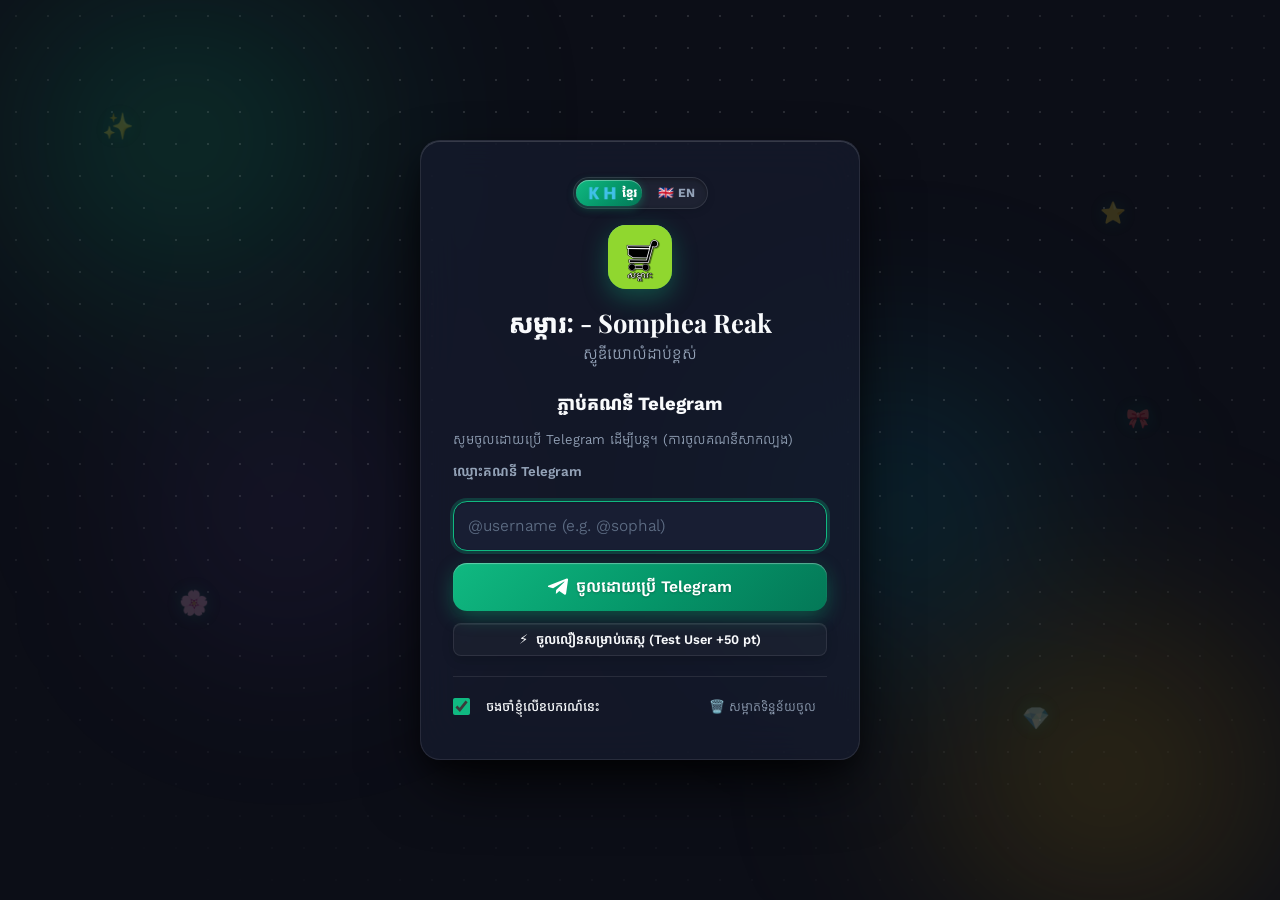
==== costumer/index.html @ faae7db1 "Add modern topbar design, light/dark adaptive logos, and floating dock with center circular logo" ====
<!DOCTYPE html>
<html lang="km" data-theme="dark">
<head>
  <meta charset="UTF-8" />
  <meta name="viewport" content="width=device-width, initial-scale=1.0" />
  <title>Somphea Reak | Premium Studio</title>
  <link rel="preconnect" href="https://fonts.googleapis.com" />
  <link rel="preconnect" href="https://fonts.gstatic.com" crossorigin />
  <link href="https://fonts.googleapis.com/css2?family=Kantumruy+Pro:wght@300;400;600;700&family=Playfair+Display:wght@600;700&display=swap" rel="stylesheet" />
  <link rel="stylesheet" href="styles.css" />
  <link rel="icon" type="image/jpeg" href="logo.jpg" id="faviconEl" />
</head>
<body>
  <!-- Clean, playful & professional animated background -->
  <div class="bg" aria-hidden="true">
    <div class="bg-mesh">
      <div class="blob b1"></div>
      <div class="blob b2"></div>
      <div class="blob b3"></div>
      <div class="blob b4"></div>
    </div>
    <div class="grid-overlay"></div>
    <div class="charm-sparkles">
      <span class="spark sp1">✨</span>
      <span class="spark sp2">⭐</span>
      <span class="spark sp3">🌸</span>
      <span class="spark sp4">💎</span>
      <span class="spark sp5">🎀</span>
    </div>
  </div>

  <!-- ===== LOGIN GATE ===== -->
  <section id="loginGate" class="gate">
    <div class="glass gate-card">
      <!-- Language Switch on Login Card -->
      <div style="display:flex;justify-content:center;margin-bottom:16px">
        <div class="lang-switch" id="gateLangSwitch" data-lang="km">
          <button class="lang-btn active" type="button" onclick="setLang('km')">🇰🇭 ខ្មែរ</button>
          <button class="lang-btn" type="button" onclick="setLang('en')">🇬🇧 EN</button>
          <span class="lang-slider"></span>
        </div>
      </div>

      <div class="logo-mark"><img src="logo.jpg" alt="Somphea Reak Logo" class="site-logo-img" /></div>
      <h1 class="kh" id="gateTitle">សម្ភារៈ - Somphea Reak</h1>
      <p class="muted" id="gateSubtitle">Premium Studio</p>

      <div id="stepTelegram" class="step">
        <h3 class="kh" id="gateStep1Title">ភ្ជាប់គណនី Telegram</h3>
        <p class="muted small" id="gateStep1Desc">Please sign in with Telegram to continue. (Simulated test login)</p>
        <label for="tgUser" id="gateUserLabel">Telegram username</label>
        <input id="tgUser" placeholder="@username (e.g. @sophal)" autofocus />
        <button id="tgLoginBtn" class="btn tg">
          <svg viewBox="0 0 24 24" width="20" height="20" fill="currentColor"><path d="M9.8 15.6 9.4 20c.6 0 .9-.3 1.2-.6l2.9-2.7 6 4.4c1.1.6 1.9.3 2.2-1L24 3.6c.4-1.6-.6-2.2-1.6-1.8L.9 10.1c-1.5.6-1.5 1.4-.3 1.8l5.5 1.7L18.9 5.7c.6-.4 1.1-.2.7.2"/></svg>
          <span id="tgLoginBtnText">Login with Telegram</span>
        </button>
        <button id="quickGuestBtn" class="btn ghost sm" type="button" style="width:100%">⚡ <span id="quickGuestBtnText">1-Click Fast Test Customer Login</span></button>
      </div>

      <div id="stepPhone" class="step hidden">
        <h3 class="kh" id="gateStep2Title">លេខទូរស័ព្ទទំនាក់ទំនង</h3>
        <p class="muted small"><span id="gateConnectedText">Connected as</span> <b id="tgShown"></b> <span class="badge ok" id="gateBadgeVerified">Telegram Verified</span></p>
        <label for="phoneInput" id="gatePhoneLabel">Contact phone number</label>
        <div class="phone-row">
          <span class="prefix">🇰🇭 +855</span>
          <input id="phoneInput" type="tel" placeholder="12 345 678" inputmode="numeric" />
        </div>
        <p id="phoneErr" class="err hidden">Please enter a valid phone number (8–9 digits).</p>
        <button id="phoneBtn" class="btn primary"><span id="phoneBtnText">Continue</span></button>
      </div>

      <!-- Remember Me & Clear My Login Data Controls -->
      <div class="login-meta-box">
        <label class="remember-label" for="rememberMeCheckbox">
          <input type="checkbox" id="rememberMeCheckbox" checked />
          <span class="checkbox-custom"></span>
          <span id="rememberMeText">ចងចាំខ្ញុំលើឧបករណ៍នេះ</span>
        </label>
        <button id="clearLoginDataBtn" class="clear-data-btn" type="button" title="Clear saved login credentials">
          🗑️ <span id="clearLoginDataText">សម្អាតទិន្នន័យចូល</span>
        </button>
      </div>
    </div>
  </section>

  <!-- ===== STOREFRONT APP ===== -->
  <div id="app" class="hidden">
    <!-- Announcement Bar -->
    <div id="announcementBar" class="announcement hidden"></div>

    <!-- Admin Mode Bar (Visible when visiting as Admin) -->
    <div id="adminBar" class="admin-bar hidden"></div>

    <!-- Top Navigation Header (Styled like the design in Pic 2) -->
    <header class="topbar glass topbar-modern">
      <!-- Left: Profile Circular Button -->
      <div class="topbar-left">
        <button class="topbar-circle-btn profile-circle-btn" data-nav="profile" id="navProfileBtn" title="My Profile" aria-label="Profile">
          <svg viewBox="0 0 24 24" width="22" height="22" fill="currentColor">
            <path d="M12 12c2.21 0 4-1.79 4-4s-1.79-4-4-4-4 1.79-4 4 1.79 4 4 4zm0 2c-2.67 0-8 1.34-8 4v2h16v-2c0-2.66-5.33-4-8-4z"/>
          </svg>
        </button>
      </div>

      <!-- Center: Brand Card Pill (Logo + Store Name + PREMIUM STUDIO) -->
      <a class="topbar-brand-pill" href="#home" data-nav="home" title="Somphea Reak Home">
        <div class="topbar-logo-box">
          <img src="logo-dark.jpg" alt="Somphea Reak Logo" class="site-logo-img topbar-logo-img" />
        </div>
        <div class="topbar-brand-texts">
          <span class="topbar-brand-title" id="brandName">សម្ភារៈ - Somphea Reak</span>
          <span class="topbar-brand-sub" id="brandSubtitle">PREMIUM STUDIO</span>
        </div>
      </a>

      <!-- Right: Theme Switch + Cart Button (Circular with Badge) -->
      <div class="topbar-right">
        <!-- Bilingual Switcher (visible on desktop/tablet) -->
        <div class="lang-switch header-lang-switch" id="topLangSwitch" data-lang="km">
          <button class="lang-btn active" id="langKmBtn" type="button" onclick="setLang('km')" title="ប្តូរទៅភាសាខ្មែរ">🇰🇭 ខ្មែរ</button>
          <button class="lang-btn" id="langEnBtn" type="button" onclick="setLang('en')" title="Switch to English">🇬🇧 EN</button>
          <span class="lang-slider"></span>
        </div>

        <button class="pill points-pill header-points-pill" data-nav="rewards" id="navRewardsBtn" title="My points">⭐ <span id="ptCount">0</span> pt</button>
        <button class="topbar-circle-btn header-orders-btn" data-nav="orders" id="navOrdersBtn" title="My orders">📦</button>

        <!-- Animated Theme Switch Button (Sun / Moon) -->
        <button class="theme-switch" id="themeSwitch" type="button" aria-label="Toggle dark/light theme" title="Toggle dark/light mode">
          <span class="switch-knob">
            <span class="moon-icon">🌙</span>
            <span class="sun-icon">☀️</span>
          </span>
        </button>

        <!-- Cart Button with Orange Badge -->
        <button class="topbar-circle-btn cart-circle-btn" data-nav="cart" id="navCartBtn" title="Shopping Cart" aria-label="Shopping Cart">
          <svg viewBox="0 0 24 24" width="22" height="22" fill="currentColor">
            <path d="M7 18c-1.1 0-1.99.9-1.99 2S5.9 22 7 22s2-.9 2-2-.9-2-2-2zM1 2v2h2l3.6 7.59-1.35 2.45c-.16.28-.25.61-.25.96 0 1.1.9 2 2 2h12v-2H7.42c-.14 0-.25-.11-.25-.25l.03-.12.9-1.63h7.45c.75 0 1.41-.41 1.75-1.03l3.58-6.49c.08-.14.12-.31.12-.48 0-.55-.45-1-1-1H5.21l-.94-2H1zm16 16c-1.1 0-1.99.9-1.99 2s.89 2 1.99 2 2-.9 2-2-.9-2-2-2z"/>
          </svg>
          <span id="cartBadge" class="dot hidden">0</span>
        </button>
      </div>
    </header>

    <!-- Main Content Dynamic View -->
    <main id="view"></main>

    <!-- Footer -->
    <footer class="muted small">
      <div id="footerCopy">© 2026 Somphea Reak Premium Studio · Cambodia Kingdom of Wonder</div>
    </footer>

    <!-- Customer Mobile Bottom Navigation Bar (Floating Dock with Center Circular Logo) -->
    <nav class="mobile-bottom-nav floating-dock" id="custMobileNav" aria-label="Customer Navigation">
      <!-- 1. Home Button -->
      <button class="mobile-nav-btn active" data-nav="home" id="mbNavHome" type="button" title="Home">
        <span class="mb-nav-icon">
          <svg viewBox="0 0 24 24" width="22" height="22" fill="currentColor">
            <path d="M10 20v-6h4v6h5v-8h3L12 3 2 12h3v8z"/>
          </svg>
        </span>
        <span class="mb-nav-text" id="mbNavHomeTxt">ទំព័រដើម</span>
      </button>

      <!-- 2. Cart Button with dynamic badge -->
      <button class="mobile-nav-btn" data-nav="cart" id="mbNavCart" type="button" title="Shopping Cart">
        <span class="mb-nav-icon mb-cart-icon-wrap">
          <svg viewBox="0 0 24 24" width="22" height="22" fill="currentColor">
            <path d="M7 18c-1.1 0-1.99.9-1.99 2S5.9 22 7 22s2-.9 2-2-.9-2-2-2zM1 2v2h2l3.6 7.59-1.35 2.45c-.16.28-.25.61-.25.96 0 1.1.9 2 2 2h12v-2H7.42c-.14 0-.25-.11-.25-.25l.03-.12.9-1.63h7.45c.75 0 1.41-.41 1.75-1.03l3.58-6.49c.08-.14.12-.31.12-.48 0-.55-.45-1-1-1H5.21l-.94-2H1zm16 16c-1.1 0-1.99.9-1.99 2s.89 2 1.99 2 2-.9 2-2-.9-2-2-2z"/>
          </svg>
          <span id="mobileCartBadge" class="dot hidden">0</span>
        </span>
        <span class="mb-nav-text" id="mbNavCartTxt">កន្ត្រក</span>
      </button>

      <!-- 3. Center Circular Logo Button -->
      <button class="mobile-nav-center-btn" data-nav="home" id="mbNavCenterLogo" type="button" title="Somphea Reak Home">
        <div class="mb-center-logo-circle">
          <img src="logo-dark.jpg" alt="Somphea Reak" class="site-logo-img mb-center-logo-img" />
        </div>
      </button>

      <!-- 4. Orders Button -->
      <button class="mobile-nav-btn" data-nav="orders" id="mbNavOrders" type="button" title="Orders">
        <span class="mb-nav-icon">
          <svg viewBox="0 0 24 24" width="22" height="22" fill="currentColor">
            <path d="M13 3c-4.97 0-9 4.03-9 9H1l3.89 3.89.07.14L9 12H6c0-3.87 3.13-7 7-7s7 3.13 7 7-3.13 7-7 7c-1.93 0-3.68-.79-4.94-2.06l-1.42 1.42C8.27 19.99 10.51 21 13 21c4.97 0 9-4.03 9-9s-4.03-9-9-9zm-1 5v5l4.28 2.54.72-1.21-3.5-2.08V8H12z"/>
          </svg>
        </span>
        <span class="mb-nav-text" id="mbNavOrdersTxt">កម្ម៉ង់</span>
      </button>

      <!-- 5. Profile Button -->
      <button class="mobile-nav-btn" data-nav="profile" id="mbNavProfile" type="button" title="My Profile">
        <span class="mb-nav-icon">
          <svg viewBox="0 0 24 24" width="22" height="22" fill="currentColor">
            <path d="M12 12c2.21 0 4-1.79 4-4s-1.79-4-4-4-4 1.79-4 4 1.79 4 4 4zm0 2c-2.67 0-8 1.34-8 4v2h16v-2c0-2.66-5.33-4-8-4z"/>
          </svg>
        </span>
        <span class="mb-nav-text" id="mbNavProfileTxt">គណនី</span>
      </button>
    </nav>
  </div>

  <div id="toast" class="toast"></div>
  <div id="modal" class="modal hidden">
    <div class="glass modal-card" id="modalCard">
      <div id="modalBody"></div>
    </div>
  </div>

  <script src="db.js"></script>
  <script src="app.js"></script>
</body>
</html>
---- costumer/styles.css ----
:root {
  --bg: #0c0e17;
  --fg: #f8fafc;
  --muted: #94a3b8;
  --card: rgba(22, 27, 46, 0.75);
  --card-hover: rgba(30, 37, 62, 0.9);
  --border: rgba(255, 255, 255, 0.09);
  --dot: rgba(255, 255, 255, 0.12);

  /* Radiant Emerald Green Theme for all buttons & primary accents */
  --accent: #10b981;
  --accent-rgb: 16, 185, 129;
  --accent-gold: #eab308;
  --accent2: #059669;
  --accent3: #06b6d4;
  --accent4: #f43f5e;
  --ok: #10b981;
  --err: #ef4444;

  /* Gradient Green Button System */
  --btn-green: linear-gradient(135deg, #10b981 0%, #059669 55%, #047857 100%);
  --btn-green-hover: linear-gradient(135deg, #34d399 0%, #10b981 55%, #059669 100%);
  --btn-green-shadow: 0 6px 20px -2px rgba(16, 185, 129, 0.45), 0 2px 5px rgba(0, 0, 0, 0.18), inset 0 1px 1px rgba(255, 255, 255, 0.35);
  --btn-green-shadow-hover: 0 10px 28px -2px rgba(16, 185, 129, 0.6), 0 4px 8px rgba(0, 0, 0, 0.22), inset 0 1px 1px rgba(255, 255, 255, 0.45);
  --btn-green-shadow-active: 0 2px 8px rgba(16, 185, 129, 0.35), inset 0 2px 4px rgba(0, 0, 0, 0.25);

  /* Deep Multi-Layered Depth Shadows for Layout Boxes */
  --shadow: 0 20px 48px -8px rgba(0, 0, 0, 0.65), 0 8px 18px -4px rgba(0, 0, 0, 0.45), inset 0 1px 0 rgba(255, 255, 255, 0.12);
  --shadow-hover: 0 26px 56px -8px rgba(0, 0, 0, 0.75), 0 10px 22px -4px rgba(16, 185, 129, 0.25), inset 0 1px 0 rgba(255, 255, 255, 0.18);
  --shadow-modal: 0 28px 65px -10px rgba(0, 0, 0, 0.82), 0 12px 24px -6px rgba(0, 0, 0, 0.5), inset 0 1px 0 rgba(255, 255, 255, 0.15);

  --radius-lg: 20px;
  --radius-md: 14px;
  --radius-sm: 8px;
}

[data-theme="light"] {
  /* Eye-friendly White Gradient Grey Background (prevents glare) */
  --bg: #eaedf2;
  --bg-grad: linear-gradient(180deg, #f0f3f7 0%, #e6ebf2 45%, #dbe2ed 100%);
  --fg: #0f172a;
  --muted: #4b5563;
  --card: rgba(255, 255, 255, 0.88);
  --card-hover: rgba(255, 255, 255, 0.98);
  --border: rgba(15, 23, 42, 0.12);
  --dot: rgba(15, 23, 42, 0.08);

  --accent: #059669;
  --accent-rgb: 5, 150, 105;
  --accent-gold: #ca8a04;
  --accent2: #047857;
  --accent3: #0891b2;
  --accent4: #e11d48;
  --ok: #059669;

  --btn-green: linear-gradient(135deg, #10b981 0%, #059669 60%, #047857 100%);
  --btn-green-hover: linear-gradient(135deg, #34d399 0%, #10b981 60%, #059669 100%);
  --btn-green-shadow: 0 6px 18px -2px rgba(16, 185, 129, 0.38), 0 2px 4px rgba(0, 0, 0, 0.08), inset 0 1px 1px rgba(255, 255, 255, 0.45);
  --btn-green-shadow-hover: 0 10px 24px -2px rgba(16, 185, 129, 0.5), 0 4px 8px rgba(0, 0, 0, 0.12), inset 0 1px 1px rgba(255, 255, 255, 0.55);

  --shadow: 0 16px 36px -6px rgba(15, 23, 42, 0.12), 0 4px 12px -2px rgba(15, 23, 42, 0.06), inset 0 1px 0 rgba(255, 255, 255, 0.95);
  --shadow-hover: 0 22px 46px -8px rgba(15, 23, 42, 0.18), 0 6px 16px -4px rgba(16, 185, 129, 0.2), inset 0 1px 0 rgba(255, 255, 255, 1);
  --shadow-modal: 0 26px 60px -10px rgba(15, 23, 42, 0.22), 0 8px 20px -4px rgba(15, 23, 42, 0.12), inset 0 1px 0 rgba(255, 255, 255, 0.95);
}

* { box-sizing: border-box; margin: 0; padding: 0; }

/* High-Visibility Text Selection in Dark & Light Modes */
::selection {
  background: #059669 !important;
  color: #ffffff !important;
  text-shadow: none !important;
}
::-moz-selection {
  background: #059669 !important;
  color: #ffffff !important;
  text-shadow: none !important;
}

body {
  font-family: 'Kantumruy Pro', system-ui, -apple-system, sans-serif;
  background-color: var(--bg);
  background-image: var(--bg-grad, none);
  background-attachment: fixed;
  color: var(--fg);
  min-height: 100vh;
  transition: background 0.35s ease, color 0.35s ease;
  overflow-x: hidden;
  line-height: 1.5;
  -webkit-font-smoothing: antialiased;
}

.hidden { display: none !important; }
.muted { color: var(--muted); }
.small { font-size: 0.85rem; }
h1, h2 { font-family: 'Playfair Display', 'Kantumruy Pro', serif; }

/* ================================================================
   Clean, Playful & Professional Background System
   ================================================================ */
.bg {
  position: fixed;
  inset: 0;
  z-index: -1;
  overflow: hidden;
  pointer-events: none;
}

.bg-mesh {
  position: absolute;
  inset: 0;
  overflow: hidden;
  filter: blur(100px);
}
.blob {
  position: absolute;
  border-radius: 50%;
  opacity: 0.36;
  animation: gentleDrift 22s ease-in-out infinite alternate;
  will-change: transform;
}
.b1 {
  width: 520px;
  height: 520px;
  background: radial-gradient(circle, rgba(16, 185, 129, 0.8), transparent 70%);
  top: -140px;
  left: -80px;
}
.b2 {
  width: 460px;
  height: 460px;
  background: radial-gradient(circle, rgba(234, 179, 8, 0.75), transparent 70%);
  bottom: -120px;
  right: -60px;
  animation-delay: -8s;
}
.b3 {
  width: 380px;
  height: 380px;
  background: radial-gradient(circle, rgba(6, 182, 212, 0.7), transparent 70%);
  top: 35%;
  left: 55%;
  animation-delay: -14s;
}
.b4 {
  width: 320px;
  height: 320px;
  background: radial-gradient(circle, rgba(139, 92, 246, 0.55), transparent 70%);
  bottom: 25%;
  left: 10%;
  animation-delay: -5s;
}
[data-theme="light"] .blob { opacity: 0.22; }

@keyframes gentleDrift {
  0% { transform: translate(0, 0) scale(1); }
  50% { transform: translate(45px, 35px) scale(1.06); }
  100% { transform: translate(-35px, 20px) scale(0.96); }
}

.grid-overlay {
  position: absolute;
  inset: 0;
  background-image: radial-gradient(var(--dot) 1.2px, transparent 1.2px);
  background-size: 32px 32px;
  mask-image: radial-gradient(ellipse 95% 85% at 50% 30%, #000 35%, transparent 90%);
  -webkit-mask-image: radial-gradient(ellipse 95% 85% at 50% 30%, #000 35%, transparent 90%);
}

.charm-sparkles {
  position: absolute;
  inset: 0;
  overflow: hidden;
  user-select: none;
}
.spark {
  position: absolute;
  font-size: 1.4rem;
  opacity: 0.18;
  filter: drop-shadow(0 0 10px rgba(16, 185, 129, 0.6));
  animation: floatPlayful 16s ease-in-out infinite;
}
[data-theme="light"] .spark { opacity: 0.16; }
.sp1 { top: 12%; left: 8%; animation-delay: 0s; font-size: 1.6rem; }
.sp2 { top: 22%; right: 12%; animation-delay: -4s; font-size: 1.3rem; }
.sp3 { top: 65%; left: 14%; animation-delay: -9s; font-size: 1.5rem; }
.sp4 { top: 78%; right: 18%; animation-delay: -13s; font-size: 1.4rem; }
.sp5 { top: 45%; left: 88%; animation-delay: -6s; font-size: 1.2rem; }

@keyframes floatPlayful {
  0%, 100% { transform: translateY(0) rotate(0deg); }
  33% { transform: translateY(-24px) rotate(12deg); }
  66% { transform: translateY(16px) rotate(-8deg); }
}

/* ================================================================
   Layout Boxes with Rich Multi-Layer Depth
   ================================================================ */
.glass {
  background: var(--card);
  border: 1px solid var(--border);
  backdrop-filter: blur(20px);
  -webkit-backdrop-filter: blur(20px);
  border-radius: var(--radius-lg);
  box-shadow: var(--shadow);
  transition: transform 0.25s cubic-bezier(0.4, 0, 0.2, 1), border-color 0.25s, box-shadow 0.25s;
}

.panel {
  padding: 24px;
  margin-bottom: 20px;
  box-shadow: var(--shadow);
}

.stat {
  padding: 20px;
  box-shadow: 0 14px 32px -6px rgba(0, 0, 0, 0.55), inset 0 1px 0 rgba(255, 255, 255, 0.08);
}
[data-theme="light"] .stat {
  box-shadow: 0 12px 28px -6px rgba(15, 23, 42, 0.1), inset 0 1px 0 rgba(255, 255, 255, 0.9);
}

.gate-card,
.modal-card {
  box-shadow: var(--shadow-modal) !important;
}

/* ================================================================
   Inputs & Form Controls with Inset Depth
   ================================================================ */
label {
  font-size: 0.85rem;
  color: var(--muted);
  font-weight: 600;
  display: block;
  margin-bottom: 6px;
}
input, select, textarea {
  width: 100%;
  padding: 12px 14px;
  border-radius: var(--radius-md);
  border: 1px solid var(--border);
  background: #141829;
  color: var(--fg);
  font: inherit;
  outline: none;
  caret-color: var(--accent);
  box-shadow: inset 0 2px 4px rgba(0, 0, 0, 0.35), 0 1px 2px rgba(255, 255, 255, 0.05);
  transition: border-color 0.2s, box-shadow 0.2s, background 0.2s;
  box-sizing: border-box;
}
[data-theme="light"] input,
[data-theme="light"] select,
[data-theme="light"] textarea {
  background: #ffffff;
  border-color: rgba(0, 0, 0, 0.16);
  color: #0f172a;
  box-shadow: inset 0 2px 4px rgba(0, 0, 0, 0.05), 0 1px 2px rgba(0, 0, 0, 0.02);
}
input:focus, select:focus, textarea:focus {
  border-color: var(--accent) !important;
  box-shadow: 0 0 0 3px rgba(var(--accent-rgb), 0.24), inset 0 1px 2px rgba(0, 0, 0, 0.15) !important;
  background: #181e33 !important;
}
[data-theme="light"] input:focus,
[data-theme="light"] select:focus,
[data-theme="light"] textarea:focus {
  background: #ffffff !important;
  box-shadow: 0 0 0 3px rgba(var(--accent-rgb), 0.24) !important;
}

/* Explicit High-Contrast Dropdowns (<select> & <option>) for Dark & Light Mode */
select {
  background-color: #141829 !important;
  color: #f8fafc !important;
  cursor: pointer;
}
select option {
  background-color: #141829 !important;
  color: #f8fafc !important;
  padding: 10px 14px;
}
select option:checked,
select option:hover {
  background-color: #059669 !important;
  color: #ffffff !important;
}
[data-theme="light"] select {
  background-color: #ffffff !important;
  color: #0f172a !important;
}
[data-theme="light"] select option {
  background-color: #ffffff !important;
  color: #0f172a !important;
}
[data-theme="light"] select option:checked {
  background-color: #10b981 !important;
  color: #ffffff !important;
}

/* Form input selection and placeholders */
input::selection, textarea::selection {
  background: #059669 !important;
  color: #ffffff !important;
}
::placeholder {
  color: #64748b !important;
  opacity: 0.9 !important;
}
[data-theme="light"] ::placeholder {
  color: #94a3b8 !important;
  opacity: 1 !important;
}

.table-input {
  width: 90px !important;
  padding: 6px 8px !important;
  border-radius: var(--radius-sm) !important;
  font-size: 0.85rem !important;
  text-align: right;
}
.table-input.sm { width: 64px !important; text-align: center; }
.phone-row { display: flex; gap: 8px; align-items: center; }
.prefix {
  padding: 12px;
  border: 1px solid var(--border);
  border-radius: var(--radius-md);
  white-space: nowrap;
  background: rgba(255, 255, 255, 0.03);
  box-shadow: inset 0 1px 2px rgba(0, 0, 0, 0.2);
}
.err { color: var(--err); font-size: 0.85rem; }

/* ================================================================
   REDESIGNED GRADIENT GREEN BUTTON SYSTEM WITH DEPTH
   ================================================================ */
.logo-mark {
  width: 64px;
  height: 64px;
  margin: auto;
  border-radius: 18px;
  display: grid;
  place-items: center;
  font-weight: 700;
  font-size: 1.4rem;
  color: #fff;
  background: var(--btn-green);
  box-shadow: 0 8px 24px rgba(16, 185, 129, 0.35), inset 0 1px 1px rgba(255, 255, 255, 0.4);
  overflow: hidden;
  position: relative;
}
.logo-mark.sm {
  width: 38px;
  height: 38px;
  font-size: 0.9rem;
  border-radius: 11px;
  margin: 0;
  box-shadow: 0 4px 12px rgba(16, 185, 129, 0.25);
  overflow: hidden;
}
.logo-mark.lg {
  width: 90px;
  height: 90px;
  border-radius: 24px;
  box-shadow: 0 12px 32px rgba(16, 185, 129, 0.4);
}
.logo-mark img,
.logo-img {
  width: 100%;
  height: 100%;
  object-fit: cover;
  display: block;
}

.btn {
  border: none;
  cursor: pointer;
  padding: 12px 20px;
  border-radius: var(--radius-md);
  font: inherit;
  font-weight: 600;
  display: inline-flex;
  gap: 8px;
  align-items: center;
  justify-content: center;
  text-decoration: none;
  background: var(--btn-green);
  color: #ffffff !important;
  box-shadow: var(--btn-green-shadow);
  text-shadow: 0 1px 2px rgba(0, 0, 0, 0.25);
  transition: transform 0.15s cubic-bezier(0.4, 0, 0.2, 1), box-shadow 0.2s ease, opacity 0.2s, background 0.2s;
  user-select: none;
}
.btn:hover {
  background: var(--btn-green-hover);
  box-shadow: var(--btn-green-shadow-hover);
  transform: translateY(-2px);
  color: #ffffff !important;
}
.btn:active {
  box-shadow: var(--btn-green-shadow-active);
  transform: translateY(1px);
}
.btn:disabled {
  opacity: 0.45;
  cursor: not-allowed;
  transform: none;
  box-shadow: none;
}

/* Gradient Green Action Buttons */
.btn.primary,
.btn.tg,
.btn.ok {
  background: var(--btn-green);
  color: #ffffff !important;
  box-shadow: var(--btn-green-shadow);
  text-shadow: 0 1px 2px rgba(0, 0, 0, 0.25);
}
.btn.primary:hover,
.btn.tg:hover,
.btn.ok:hover {
  background: var(--btn-green-hover);
  box-shadow: var(--btn-green-shadow-hover);
  transform: translateY(-2px);
}
.btn.primary:active,
.btn.tg:active,
.btn.ok:active {
  box-shadow: var(--btn-green-shadow-active);
  transform: translateY(1px);
}

/* Ghost Buttons with Tactile Depth */
.btn.ghost {
  background: rgba(255, 255, 255, 0.03);
  border: 1px solid var(--border);
  color: var(--fg) !important;
  box-shadow: 0 4px 12px rgba(0, 0, 0, 0.15), inset 0 1px 0 rgba(255, 255, 255, 0.06);
  text-shadow: none;
}
.btn.ghost:hover {
  background: rgba(16, 185, 129, 0.1);
  border-color: #10b981;
  color: #34d399;
  box-shadow: 0 6px 18px rgba(16, 185, 129, 0.22), inset 0 1px 0 rgba(255, 255, 255, 0.12);
}
[data-theme="light"] .btn.ghost {
  background: #ffffff;
  border-color: rgba(0, 0, 0, 0.1);
  box-shadow: 0 3px 8px rgba(0, 0, 0, 0.05);
}
[data-theme="light"] .btn.ghost:hover {
  background: rgba(16, 185, 129, 0.08);
  border-color: #059669;
  color: #047857;
}

.btn.sm { padding: 6px 14px; font-size: 0.82rem; border-radius: var(--radius-sm); }
.btn.danger {
  background: linear-gradient(135deg, #ef4444, #dc2626);
  color: #fff;
  box-shadow: 0 4px 14px rgba(239, 68, 68, 0.35);
}
.btn.danger:hover {
  box-shadow: 0 6px 18px rgba(239, 68, 68, 0.5);
}

/* Badges & Pills */
.badge {
  font-size: 0.72rem;
  padding: 3px 9px;
  border-radius: 99px;
  background: var(--border);
  font-weight: 600;
  display: inline-flex;
  align-items: center;
  gap: 4px;
}
.badge.ok { background: rgba(16, 185, 129, 0.16); color: var(--ok); }
.badge.gold { background: rgba(234, 179, 8, 0.18); color: var(--accent-gold); }
.badge.sale {
  position: absolute;
  top: 8px;
  left: 8px;
  background: linear-gradient(135deg, #ef4444, #dc2626);
  color: #fff;
  font-weight: 700;
  z-index: 2;
  box-shadow: 0 4px 12px rgba(239, 68, 68, 0.45);
}

.pill {
  border: 1px solid #10b981;
  color: #10b981;
  background: rgba(16, 185, 129, 0.08);
  border-radius: 99px;
  padding: 8px 16px;
  cursor: pointer;
  font: inherit;
  font-weight: 600;
  box-shadow: 0 4px 14px rgba(16, 185, 129, 0.18), inset 0 1px 0 rgba(255, 255, 255, 0.08);
  transition: transform 0.15s, background 0.15s, box-shadow 0.15s;
}
.pill:hover {
  background: rgba(16, 185, 129, 0.18);
  box-shadow: 0 6px 20px rgba(16, 185, 129, 0.32);
  transform: translateY(-2px);
}

/* ================================================================
   ANIMATED DARK / LIGHT MODE SWITCH BUTTON
   ================================================================ */
.theme-switch {
  position: relative;
  width: 58px;
  height: 30px;
  border-radius: 99px;
  border: 1px solid var(--border);
  background: #1e1b4b;
  cursor: pointer;
  padding: 2px;
  display: flex;
  align-items: center;
  outline: none;
  overflow: hidden;
  box-shadow: inset 0 2px 6px rgba(0, 0, 0, 0.45), 0 2px 8px rgba(0, 0, 0, 0.2);
  transition: background 0.4s ease, border-color 0.3s ease, box-shadow 0.3s ease;
}
.theme-switch:hover {
  border-color: #10b981;
  box-shadow: inset 0 2px 6px rgba(0, 0, 0, 0.4), 0 0 14px rgba(16, 185, 129, 0.35);
}
[data-theme="light"] .theme-switch {
  background: linear-gradient(135deg, #38bdf8, #818cf8);
  border-color: rgba(0, 0, 0, 0.12);
  box-shadow: inset 0 2px 6px rgba(0, 0, 0, 0.15), 0 2px 8px rgba(56, 189, 248, 0.35);
}

.switch-knob {
  width: 24px;
  height: 24px;
  border-radius: 50%;
  background: #ffffff;
  box-shadow: 0 2px 6px rgba(0, 0, 0, 0.4);
  display: flex;
  align-items: center;
  justify-content: center;
  font-size: 0.85rem;
  transform: translateX(28px) rotate(0deg);
  transition: transform 0.45s cubic-bezier(0.34, 1.56, 0.64, 1), background 0.3s ease;
}
[data-theme="light"] .switch-knob {
  transform: translateX(2px) rotate(360deg);
  background: #fffbeb;
  box-shadow: 0 2px 8px rgba(245, 158, 11, 0.45);
}
.theme-switch .sun-icon { display: none; }
.theme-switch .moon-icon { display: inline-block; }
[data-theme="light"] .theme-switch .sun-icon { display: inline-block; }
[data-theme="light"] .theme-switch .moon-icon { display: none; }

/* ================================================================
   ANIMATED KHMER & ENGLISH LANGUAGE SWITCHER
   ================================================================ */
.lang-switch {
  position: relative;
  display: inline-flex;
  background: rgba(255, 255, 255, 0.05);
  border: 1px solid var(--border);
  border-radius: 99px;
  padding: 2px;
  box-shadow: inset 0 2px 5px rgba(0, 0, 0, 0.3), 0 2px 8px rgba(0, 0, 0, 0.12);
  height: 32px;
  align-items: center;
}
[data-theme="light"] .lang-switch {
  background: rgba(0, 0, 0, 0.05);
  border-color: rgba(0, 0, 0, 0.1);
  box-shadow: inset 0 2px 4px rgba(0, 0, 0, 0.06);
}
.lang-btn {
  position: relative;
  z-index: 2;
  border: none;
  background: transparent;
  color: var(--muted);
  font: inherit;
  font-size: 0.78rem;
  font-weight: 700;
  padding: 4px 10px;
  border-radius: 99px;
  cursor: pointer;
  transition: color 0.25s ease;
  white-space: nowrap;
}
.lang-btn.active {
  color: #ffffff !important;
}
.lang-slider {
  position: absolute;
  top: 2px;
  left: 2px;
  bottom: 2px;
  width: 50%;
  background: var(--btn-green);
  border-radius: 99px;
  z-index: 1;
  box-shadow: 0 2px 8px rgba(16, 185, 129, 0.4), inset 0 1px 0 rgba(255, 255, 255, 0.35);
  transition: transform 0.32s cubic-bezier(0.4, 0, 0.2, 1);
  pointer-events: none;
}
.lang-switch[data-lang="en"] .lang-slider {
  transform: translateX(100%);
}
.lang-switch[data-lang="km"] .lang-slider {
  transform: translateX(0%);
}

/* ================================================================
   Login Gates
   ================================================================ */
.gate { min-height: 100vh; display: grid; place-items: center; padding: 20px; }
.gate-card { width: 100%; max-width: 440px; padding: 36px 32px; text-align: center; }
.gate-card h1 { font-size: 1.6rem; margin-top: 14px; }
.step { margin-top: 24px; text-align: left; display: flex; flex-direction: column; gap: 12px; }
.step h3 { text-align: center; }

.login-meta-box {
  margin-top: 20px;
  padding-top: 14px;
  border-top: 1px solid var(--border);
  display: flex;
  align-items: center;
  justify-content: space-between;
  gap: 10px;
  font-size: 0.82rem;
  flex-wrap: wrap;
}
.remember-label {
  display: inline-flex;
  align-items: center;
  gap: 8px;
  cursor: pointer;
  user-select: none;
  color: var(--fg);
  font-weight: 500;
  margin-bottom: 0;
  font-size: 0.82rem;
}
.remember-label input[type="checkbox"] {
  width: 17px;
  height: 17px;
  accent-color: #10b981;
  cursor: pointer;
  margin: 0;
  box-shadow: none;
}
.clear-data-btn {
  background: transparent;
  border: 1px solid transparent;
  color: var(--muted);
  font: inherit;
  font-size: 0.8rem;
  cursor: pointer;
  padding: 5px 10px;
  border-radius: var(--radius-sm);
  transition: all 0.2s ease;
  display: inline-flex;
  align-items: center;
  gap: 4px;
}
.clear-data-btn:hover {
  color: var(--err);
  background: rgba(239, 68, 68, 0.1);
  border-color: rgba(239, 68, 68, 0.2);
}

/* ================================================================
   Topbar & Announcement
   ================================================================ */
.announcement {
  padding: 8px 16px;
  background: linear-gradient(90deg, #ea580c, #f97316);
  color: #ffffff;
  border-bottom: 1px solid rgba(234, 88, 12, 0.3);
  text-align: center;
  font-size: 0.84rem;
  font-weight: 700;
  display: flex;
  justify-content: center;
  align-items: center;
  gap: 8px;
  box-shadow: 0 2px 10px rgba(234, 88, 12, 0.25);
}
[data-theme="dark"] .announcement {
  background: linear-gradient(90deg, #c2410c, #ea580c);
  color: #fff7ed;
  box-shadow: 0 2px 10px rgba(0, 0, 0, 0.35);
}

/* ================================================================
   Modern Topbar (Matching Pic 2: Left Profile, Center Brand Card, Right Cart)
   ================================================================ */
.topbar {
  position: sticky;
  top: 8px;
  margin: 8px auto 10px;
  max-width: 1150px;
  display: flex;
  justify-content: space-between;
  align-items: center;
  padding: 8px 14px;
  z-index: 30;
  border-radius: 28px;
  background: rgba(15, 23, 42, 0.85);
  backdrop-filter: blur(20px);
  -webkit-backdrop-filter: blur(20px);
  border: 1px solid rgba(255, 255, 255, 0.1);
  box-shadow: 0 8px 24px rgba(0, 0, 0, 0.35);
  transition: background 0.3s, border-color 0.3s, box-shadow 0.3s;
}

[data-theme="light"] .topbar {
  background: rgba(255, 255, 255, 0.92);
  border: 1px solid rgba(15, 23, 42, 0.08);
  box-shadow: 0 8px 24px rgba(0, 0, 0, 0.06);
}

.topbar-left,
.topbar-right {
  display: flex;
  align-items: center;
  gap: 8px;
}

/* Circular Icon Buttons (Profile, Cart, Theme Switch) */
.topbar-circle-btn {
  position: relative;
  width: 42px;
  height: 42px;
  min-width: 42px;
  border-radius: 50%;
  border: 1px solid rgba(255, 255, 255, 0.12);
  background: rgba(30, 41, 59, 0.75);
  color: #f1f5f9;
  cursor: pointer;
  display: grid;
  place-items: center;
  box-shadow: 0 2px 8px rgba(0, 0, 0, 0.25);
  transition: transform 0.15s, background 0.15s, border-color 0.15s, box-shadow 0.15s;
  padding: 0;
  -webkit-tap-highlight-color: transparent;
}

.topbar-circle-btn:hover {
  transform: translateY(-2px) scale(1.04);
  box-shadow: 0 4px 14px rgba(0, 0, 0, 0.35);
}

.topbar-circle-btn:active {
  transform: scale(0.95);
}

[data-theme="light"] .topbar-circle-btn {
  background: #ffffff;
  border: 1px solid rgba(15, 23, 42, 0.08);
  color: #334155;
  box-shadow: 0 2px 10px rgba(0, 0, 0, 0.05);
}

/* Profile button soft blue avatar tint matching Pic 2 */
.profile-circle-btn {
  color: #60a5fa;
}
[data-theme="light"] .profile-circle-btn {
  color: #0284c7;
}

/* Center Brand Pill Card matching Pic 2 */
.topbar-brand-pill {
  display: flex;
  align-items: center;
  gap: 10px;
  padding: 4px 16px 4px 6px;
  background: rgba(30, 41, 59, 0.85);
  border: 1px solid rgba(255, 255, 255, 0.12);
  border-radius: 99px;
  text-decoration: none;
  cursor: pointer;
  box-shadow: 0 2px 10px rgba(0, 0, 0, 0.25);
  transition: transform 0.15s, border-color 0.15s, box-shadow 0.15s;
  user-select: none;
}

.topbar-brand-pill:hover {
  transform: translateY(-1px);
  border-color: rgba(255, 255, 255, 0.25);
  box-shadow: 0 4px 16px rgba(0, 0, 0, 0.35);
}

[data-theme="light"] .topbar-brand-pill {
  background: #ffffff;
  border: 1px solid rgba(15, 23, 42, 0.08);
  box-shadow: 0 2px 10px rgba(0, 0, 0, 0.06);
}

.topbar-logo-box {
  width: 40px;
  height: 40px;
  min-width: 40px;
  border-radius: 10px;
  overflow: hidden;
  display: flex;
  align-items: center;
  justify-content: center;
  background: transparent;
}

.topbar-logo-img {
  width: 100%;
  height: 100%;
  object-fit: contain;
  display: block;
}

.topbar-brand-texts {
  display: flex;
  flex-direction: column;
  align-items: flex-start;
  line-height: 1.2;
}

.topbar-brand-title {
  font-size: 0.95rem;
  font-weight: 700;
  color: #f8fafc;
  letter-spacing: -0.01em;
  white-space: nowrap;
}

[data-theme="light"] .topbar-brand-title {
  color: #0f172a;
}

.topbar-brand-sub {
  font-size: 0.64rem;
  font-weight: 800;
  letter-spacing: 0.1em;
  text-transform: uppercase;
  color: #fb923c;
  white-space: nowrap;
}

[data-theme="light"] .topbar-brand-sub {
  color: #ea580c;
}

/* Orange Cart Badge */
.topbar-badge,
.dot {
  position: absolute;
  top: -3px;
  right: -3px;
  background: #ea580c;
  color: #ffffff;
  font-size: 0.72rem;
  font-weight: 800;
  min-width: 19px;
  height: 19px;
  border-radius: 99px;
  display: flex;
  align-items: center;
  justify-content: center;
  padding: 0 4px;
  box-shadow: 0 2px 8px rgba(234, 88, 12, 0.55);
  border: 2px solid #0f172a;
  line-height: 1;
}

[data-theme="light"] .topbar-badge,
[data-theme="light"] .dot {
  border: 2px solid #ffffff;
}

.brand {
  display: flex;
  gap: 10px;
  align-items: center;
  font-weight: 700;
  color: var(--fg);
  text-decoration: none;
}
.actions { display: flex; gap: 8px; align-items: center; }
.icon-btn {
  position: relative;
  width: 42px;
  height: 42px;
  border-radius: var(--radius-md);
  border: 1px solid var(--border);
  background: rgba(255, 255, 255, 0.03);
  cursor: pointer;
  font-size: 1.15rem;
  color: var(--fg);
  display: grid;
  place-items: center;
  box-shadow: 0 4px 10px rgba(0, 0, 0, 0.15), inset 0 1px 0 rgba(255, 255, 255, 0.06);
  transition: transform 0.15s, border-color 0.15s, background 0.15s, box-shadow 0.15s;
}
.icon-btn:hover {
  border-color: #10b981;
  background: rgba(16, 185, 129, 0.08);
  box-shadow: 0 6px 16px rgba(16, 185, 129, 0.2);
  transform: translateY(-2px);
}

/* ================================================================
   Admin Visiting Storefront - Top Admin Bar & Quick Actions
   ================================================================ */
.admin-bar {
  max-width: 1150px;
  margin: 10px auto 0;
  padding: 10px 18px;
  background: linear-gradient(135deg, rgba(16, 185, 129, 0.15), rgba(6, 182, 212, 0.12));
  border: 1px solid rgba(16, 185, 129, 0.35);
  border-radius: var(--radius-md);
  display: flex;
  align-items: center;
  justify-content: space-between;
  flex-wrap: wrap;
  gap: 10px;
  font-size: 0.85rem;
  box-shadow: 0 8px 24px rgba(16, 185, 129, 0.15), inset 0 1px 0 rgba(255, 255, 255, 0.1);
  animation: slideDown 0.3s ease;
}
@keyframes slideDown {
  from { opacity: 0; transform: translateY(-10px); }
  to { opacity: 1; transform: translateY(0); }
}
.admin-bar-title {
  display: flex;
  align-items: center;
  gap: 8px;
  font-weight: 700;
  color: #10b981;
}
.admin-bar-actions {
  display: flex;
  gap: 8px;
  align-items: center;
  flex-wrap: wrap;
}

/* On-card quick admin controls with gradient green */
.admin-prod-ctrl {
  position: absolute;
  top: 8px;
  right: 8px;
  z-index: 5;
  background: var(--btn-green);
  color: #fff;
  font-size: 0.72rem;
  font-weight: 700;
  padding: 5px 11px;
  border-radius: 99px;
  border: none;
  cursor: pointer;
  box-shadow: 0 4px 14px rgba(16, 185, 129, 0.4), inset 0 1px 0 rgba(255, 255, 255, 0.3);
  transition: transform 0.15s, box-shadow 0.15s;
}
.admin-prod-ctrl:hover {
  transform: scale(1.06);
  box-shadow: 0 6px 18px rgba(16, 185, 129, 0.55);
}

/* ================================================================
   Storefront Views: Hero, Categories & Products
   ================================================================ */
main { max-width: 1150px; margin: 0 auto; padding: 10px 16px 48px; animation: fade 0.35s ease; }
@keyframes fade { from { opacity: 0; transform: translateY(6px); } to { opacity: 1; transform: translateY(0); } }
footer { text-align: center; padding: 32px 16px; border-top: 1px solid var(--border); margin-top: 40px; }

.hero { padding: 48px 24px; text-align: center; margin-bottom: 30px; position: relative; overflow: hidden; }
.hero h1 {
  font-size: clamp(2rem, 4.5vw, 3.2rem);
  background: linear-gradient(135deg, #34d399, #10b981, #059669);
  -webkit-background-clip: text;
  background-clip: text;
  color: transparent;
  margin-top: 14px;
}
.hero .tag { margin-top: 10px; letter-spacing: 0.2em; text-transform: uppercase; font-size: 0.8rem; }
.section-title { margin: 28px 0 16px; display: flex; justify-content: space-between; align-items: end; flex-wrap: wrap; gap: 10px; }

/* Category Grid */
.cats {
  display: grid;
  grid-template-columns: repeat(auto-fit, minmax(240px, 1fr));
  gap: 20px;
}
.cat {
  padding: 0;
  overflow: hidden;
  cursor: pointer;
  position: relative;
  box-shadow: 0 12px 32px -6px rgba(0, 0, 0, 0.55), 0 4px 12px -2px rgba(0, 0, 0, 0.35), inset 0 1px 0 rgba(255, 255, 255, 0.08);
  transition: transform 0.25s cubic-bezier(0.4, 0, 0.2, 1), box-shadow 0.25s, border-color 0.25s;
}
.cat:hover {
  transform: translateY(-6px);
  border-color: #10b981;
  box-shadow: 0 24px 50px -8px rgba(0, 0, 0, 0.75), 0 8px 24px -4px rgba(16, 185, 129, 0.3), inset 0 1px 0 rgba(255, 255, 255, 0.18);
}
.cat .art { height: 160px; display: grid; place-items: center; font-size: 4rem; }
.cat .info { padding: 18px; }
.cat h3 { font-size: 1.05rem; }
.cat-actions {
  position: absolute;
  top: 8px;
  right: 8px;
  z-index: 6;
  display: flex;
  gap: 4px;
}
.cat-action-btn {
  background: rgba(12, 14, 23, 0.85);
  border: 1px solid var(--border);
  color: var(--fg);
  border-radius: 6px;
  padding: 4px 8px;
  font-size: 0.75rem;
  cursor: pointer;
  box-shadow: 0 2px 6px rgba(0, 0, 0, 0.3);
}
.cat-action-btn:hover { background: #10b981; color: #fff; }

.cat.add-cat-card {
  border: 2px dashed rgba(16, 185, 129, 0.4);
  background: rgba(16, 185, 129, 0.02);
  display: flex;
  flex-direction: column;
  align-items: center;
  justify-content: center;
  min-height: 230px;
  text-align: center;
  gap: 12px;
  padding: 24px;
  box-shadow: inset 0 2px 10px rgba(0, 0, 0, 0.2);
}
.cat.add-cat-card:hover {
  border-color: #10b981;
  background: rgba(16, 185, 129, 0.08);
  box-shadow: 0 16px 36px rgba(16, 185, 129, 0.2);
  transform: translateY(-4px);
}

/* ================================================================
   Taobao-Inspired Mobile & Desktop Products Grid & Cards
   ================================================================ */
.products {
  display: grid;
  grid-template-columns: repeat(auto-fill, minmax(210px, 1fr));
  gap: 14px;
}

/* Taobao Product Card */
.prod {
  padding: 0;
  display: flex;
  flex-direction: column;
  position: relative;
  border-radius: var(--radius-md);
  overflow: hidden;
  background: var(--card);
  border: 1px solid var(--border);
  box-shadow: 0 4px 18px rgba(0, 0, 0, 0.25), 0 1px 3px rgba(0, 0, 0, 0.15);
  transition: transform 0.2s cubic-bezier(0.4, 0, 0.2, 1), border-color 0.2s, box-shadow 0.2s;
  cursor: pointer;
  content-visibility: auto;
  contain-intrinsic-size: 320px;
  -webkit-tap-highlight-color: transparent;
}
[data-theme="light"] .prod {
  background: #ffffff;
  border-color: rgba(15, 23, 42, 0.08);
  box-shadow: 0 4px 16px rgba(0, 0, 0, 0.06), 0 1px 3px rgba(0, 0, 0, 0.04);
}
.prod:hover {
  transform: translateY(-4px);
  border-color: rgba(255, 80, 0, 0.4);
  box-shadow: 0 14px 32px -4px rgba(0, 0, 0, 0.45), 0 4px 12px rgba(255, 80, 0, 0.15);
}
.prod:active {
  transform: scale(0.985);
}

/* Taobao Image Container: Strict 1:1 Aspect Ratio */
.tb-visual {
  position: relative;
  width: 100%;
  aspect-ratio: 1 / 1;
  overflow: hidden;
  background: rgba(0, 0, 0, 0.15);
}
.tb-visual .art {
  width: 100%;
  height: 100%;
  background-position: center;
  background-size: cover;
  display: grid;
  place-items: center;
  font-size: 3.2rem;
  transition: transform 0.35s ease;
}
.prod:hover .tb-visual .art {
  transform: scale(1.05);
}

/* Taobao Overlaid Badges & Ribbons */
.tb-ribbon {
  position: absolute;
  top: 6px;
  left: 6px;
  padding: 3px 8px;
  border-radius: 4px;
  font-size: 0.68rem;
  font-weight: 800;
  color: #ffffff;
  z-index: 2;
  box-shadow: 0 2px 6px rgba(0, 0, 0, 0.35);
  letter-spacing: 0.03em;
  text-transform: uppercase;
  line-height: 1.2;
}
.tb-ribbon-sale {
  background: linear-gradient(135deg, #ff5000, #ff7e00);
}
.tb-ribbon-hot {
  background: linear-gradient(135deg, #ef4444, #f97316);
}
.tb-ribbon-new {
  background: linear-gradient(135deg, #06b6d4, #3b82f6);
}

.tb-chip-pt {
  position: absolute;
  bottom: 6px;
  left: 6px;
  padding: 2px 7px;
  border-radius: 99px;
  font-size: 0.66rem;
  font-weight: 700;
  background: rgba(0, 0, 0, 0.72);
  color: #fbbf24;
  backdrop-filter: blur(6px);
  -webkit-backdrop-filter: blur(6px);
  z-index: 2;
  border: 1px solid rgba(251, 191, 36, 0.3);
}

.tb-soldout-overlay {
  position: absolute;
  inset: 0;
  background: rgba(0, 0, 0, 0.65);
  backdrop-filter: blur(3px);
  -webkit-backdrop-filter: blur(3px);
  display: grid;
  place-items: center;
  z-index: 3;
}
.tb-soldout-badge {
  background: rgba(239, 68, 68, 0.9);
  color: #ffffff;
  font-size: 0.8rem;
  font-weight: 800;
  padding: 6px 14px;
  border-radius: 99px;
  letter-spacing: 0.05em;
  box-shadow: 0 4px 12px rgba(0, 0, 0, 0.4);
}

.admin-prod-ctrl {
  position: absolute;
  top: 6px;
  right: 6px;
  z-index: 5;
  background: rgba(15, 23, 42, 0.85);
  color: #10b981;
  border: 1px solid rgba(16, 185, 129, 0.5);
  border-radius: 6px;
  padding: 3px 6px;
  font-size: 0.72rem;
  font-weight: 700;
  cursor: pointer;
  backdrop-filter: blur(6px);
}

/* Taobao Card Content Details */
.tb-body {
  padding: 10px 12px;
  display: flex;
  flex-direction: column;
  flex: 1;
  justify-content: space-between;
  gap: 6px;
  text-align: left;
}

.tb-title {
  font-size: 0.9rem;
  font-weight: 600;
  line-height: 1.35;
  color: var(--fg);
  margin: 0;
  display: -webkit-box;
  -webkit-line-clamp: 2;
  -webkit-box-orient: vertical;
  overflow: hidden;
  text-overflow: ellipsis;
  min-height: 2.4em;
}

/* Taobao Micro Promotional Tags */
.tb-tags {
  display: flex;
  gap: 4px;
  flex-wrap: wrap;
  align-items: center;
  margin: 2px 0;
}
.tb-tag {
  font-size: 0.65rem;
  font-weight: 600;
  padding: 1px 6px;
  border-radius: 3px;
  display: inline-flex;
  align-items: center;
  line-height: 1.25;
}
.tb-tag-ship {
  color: #ff5000;
  background: rgba(255, 80, 0, 0.09);
  border: 1px solid rgba(255, 80, 0, 0.28);
}
.tb-tag-bonus {
  color: #eab308;
  background: rgba(234, 179, 8, 0.09);
  border: 1px solid rgba(234, 179, 8, 0.28);
}
.tb-tag-pick {
  color: #10b981;
  background: rgba(16, 185, 129, 0.09);
  border: 1px solid rgba(16, 185, 129, 0.28);
}
.tb-tag-stock {
  color: #ef4444;
  background: rgba(239, 68, 68, 0.09);
  border: 1px solid rgba(239, 68, 68, 0.28);
}

/* Taobao Bottom Row: Signature Price Hierarchy + Floating Add Button */
.tb-bottom {
  display: flex;
  align-items: flex-end;
  justify-content: space-between;
  gap: 8px;
  margin-top: auto;
  padding-top: 4px;
}
.tb-price-box {
  display: flex;
  flex-direction: column;
  gap: 2px;
  min-width: 0;
}
.tb-price-main {
  display: inline-flex;
  align-items: baseline;
  color: #ff5000;
  font-family: inherit;
  font-weight: 800;
  line-height: 1;
}
.tb-cur {
  font-size: 0.74rem;
  font-weight: 700;
  margin-right: 1px;
}
.tb-int {
  font-size: 1.35rem;
  font-weight: 800;
  letter-spacing: -0.02em;
}
.tb-dec {
  font-size: 0.85rem;
  font-weight: 700;
}
.tb-orig {
  font-size: 0.72rem;
  color: var(--muted);
  text-decoration: line-through;
  margin-left: 4px;
}
.tb-sales-text {
  font-size: 0.7rem;
  color: var(--muted);
  white-space: nowrap;
}

/* Taobao Iconic Circular Floating Add-to-Cart Button */
.tb-cart-btn {
  width: 34px;
  height: 34px;
  border-radius: 50%;
  border: none;
  background: linear-gradient(135deg, #ff5000, #ff3800);
  color: #ffffff;
  display: grid;
  place-items: center;
  font-size: 1.25rem;
  font-weight: 700;
  cursor: pointer;
  flex-shrink: 0;
  box-shadow: 0 4px 12px rgba(255, 80, 0, 0.4);
  transition: transform 0.18s cubic-bezier(0.175, 0.885, 0.32, 1.275), box-shadow 0.18s;
  -webkit-tap-highlight-color: transparent;
}
.tb-cart-btn:hover {
  transform: scale(1.14);
  box-shadow: 0 6px 18px rgba(255, 80, 0, 0.55);
}
.tb-cart-btn:active {
  transform: scale(0.9);
}
.tb-cart-btn[disabled] {
  background: var(--border);
  color: var(--muted);
  box-shadow: none;
  cursor: not-allowed;
  opacity: 0.5;
}

/* Taobao Sort Navigation Bar */
.tb-sort-bar {
  display: flex;
  align-items: center;
  gap: 4px;
  border-bottom: 1px solid var(--border);
  padding: 4px 0 8px;
  margin: 12px 0 8px;
  overflow-x: auto;
  -webkit-overflow-scrolling: touch;
  scrollbar-width: none;
}
.tb-sort-bar::-webkit-scrollbar {
  display: none;
}
.tb-sort-tab {
  padding: 6px 12px;
  border: none;
  background: transparent;
  color: var(--muted);
  font: inherit;
  font-size: 0.82rem;
  font-weight: 600;
  cursor: pointer;
  white-space: nowrap;
  border-radius: 99px;
  transition: all 0.2s cubic-bezier(0.4, 0, 0.2, 1);
  display: inline-flex;
  align-items: center;
  gap: 4px;
}
.tb-sort-tab:hover {
  color: #ff5000;
  background: rgba(255, 80, 0, 0.08);
}
.tb-sort-tab.active {
  color: #ff5000 !important;
  font-weight: 700;
  background: rgba(255, 80, 0, 0.12) !important;
}

.thumb {
  width: 48px;
  height: 48px;
  border-radius: 10px;
  object-fit: cover;
  display: grid;
  place-items: center;
  font-size: 1.8rem;
  background: var(--border);
  box-shadow: 0 2px 6px rgba(0, 0, 0, 0.2);
}

/* ================================================================
   General Shop (All Products) on Homepage
   ================================================================ */
.general-shop-section {
  margin-top: 40px;
}
.shop-filter-bar {
  display: flex;
  align-items: center;
  gap: 12px;
  flex-wrap: wrap;
}
.shop-search-box {
  min-width: 180px;
  max-width: 280px;
}
.shop-search-box input {
  padding: 8px 14px;
  font-size: 0.85rem;
  border-radius: 99px;
}
.category-pills-bar {
  display: flex;
  gap: 8px;
  overflow-x: auto;
  -webkit-overflow-scrolling: touch;
  padding: 6px 2px 14px;
  margin-top: 10px;
  scrollbar-width: thin;
}
.cat-pill {
  white-space: nowrap;
  padding: 7px 14px;
  border-radius: 99px;
  border: 1px solid var(--border);
  background: rgba(255, 255, 255, 0.04);
  color: var(--fg);
  font: inherit;
  font-size: 0.82rem;
  font-weight: 600;
  cursor: pointer;
  transition: all 0.2s cubic-bezier(0.4, 0, 0.2, 1);
  display: inline-flex;
  align-items: center;
  gap: 6px;
  box-shadow: 0 2px 6px rgba(0, 0, 0, 0.15);
}
.cat-pill:hover {
  border-color: #10b981;
  background: rgba(16, 185, 129, 0.12);
  color: #10b981;
  transform: translateY(-2px);
}
.cat-pill.active {
  background: var(--btn-green) !important;
  color: #ffffff !important;
  border-color: transparent !important;
  box-shadow: 0 4px 14px rgba(16, 185, 129, 0.4), inset 0 1px 0 rgba(255, 255, 255, 0.35);
}
[data-theme="light"] .cat-pill {
  background: #ffffff;
  border-color: rgba(15, 23, 42, 0.12);
}
[data-theme="light"] .cat-pill.active {
  color: #ffffff;
}

/* ================================================================
   Pending Confirmation Alert Banner & Notification Badges
   ================================================================ */
.pending-alert-banner {
  display: flex;
  align-items: center;
  gap: 14px;
  padding: 14px 18px;
  background: linear-gradient(135deg, rgba(234, 179, 8, 0.18), rgba(245, 158, 11, 0.1));
  border: 1px solid rgba(234, 179, 8, 0.45);
  border-radius: var(--radius-md);
  margin-bottom: 20px;
  box-shadow: 0 4px 18px rgba(234, 179, 8, 0.15), inset 0 1px 0 rgba(255, 255, 255, 0.15);
  animation: pendingBannerGlow 3s ease-in-out infinite alternate;
}
@keyframes pendingBannerGlow {
  0% { border-color: rgba(234, 179, 8, 0.4); box-shadow: 0 4px 16px rgba(234, 179, 8, 0.12); }
  100% { border-color: rgba(234, 179, 8, 0.8); box-shadow: 0 6px 24px rgba(234, 179, 8, 0.28); }
}
.pending-alert-icon {
  font-size: 1.8rem;
  line-height: 1;
  animation: bellWobble 2s ease infinite;
}
@keyframes bellWobble {
  0%, 100% { transform: rotate(0deg); }
  10% { transform: rotate(14deg); }
  20% { transform: rotate(-14deg); }
  30% { transform: rotate(10deg); }
  40% { transform: rotate(-10deg); }
  50% { transform: rotate(0deg); }
}
.pending-alert-content {
  flex: 1;
  text-align: left;
}
.pending-alert-content b {
  color: #eab308;
  font-size: 1.05rem;
}
[data-theme="light"] .pending-alert-banner {
  background: linear-gradient(135deg, rgba(234, 179, 8, 0.22), rgba(245, 158, 11, 0.12));
  border-color: rgba(202, 138, 4, 0.5);
}
[data-theme="light"] .pending-alert-content b {
  color: #b45309;
}

/* Pulsing Badge for Pending Orders */
.badge.pending-pulse {
  background: #eab308 !important;
  color: #0f172a !important;
  font-weight: 700 !important;
  animation: pendingPulse 2s infinite;
}
.badge.sm-pulse {
  font-size: 0.7rem;
  padding: 2px 7px;
}
@keyframes pendingPulse {
  0% { box-shadow: 0 0 0 0 rgba(234, 179, 8, 0.7); }
  70% { box-shadow: 0 0 0 8px rgba(234, 179, 8, 0); }
  100% { box-shadow: 0 0 0 0 rgba(234, 179, 8, 0); }
}

/* Topbar Notification Bell Button with Red Count Badge */
.notif-bell-btn {
  position: relative;
}
.dot-count {
  position: absolute;
  top: -4px;
  right: -4px;
  background: var(--err);
  color: #fff;
  border-radius: 99px;
  font-size: 0.68rem;
  font-weight: 700;
  min-width: 18px;
  height: 18px;
  line-height: 18px;
  padding: 0 4px;
  text-align: center;
  box-shadow: 0 2px 6px rgba(239, 68, 68, 0.6);
  animation: popIn 0.25s ease;
}
@keyframes popIn {
  from { transform: scale(0); }
  to { transform: scale(1); }
}

/* Preset Chips for Disapproval Reason */
.reason-chips .chip-btn {
  padding: 4px 10px;
  font-size: 0.75rem;
  border-radius: 99px;
  border: 1px solid var(--border);
  background: rgba(255, 255, 255, 0.04);
  color: var(--fg);
  cursor: pointer;
  transition: all 0.15s ease;
}
.reason-chips .chip-btn:hover {
  border-color: var(--err);
  background: rgba(239, 68, 68, 0.12);
  color: var(--err);
  transform: translateY(-1px);
}

/* Customer Order History: Admin Note Box */
.order-admin-note {
  margin-top: 8px;
  padding: 10px 14px;
  border-radius: var(--radius-sm);
  background: rgba(239, 68, 68, 0.08);
  border: 1px solid rgba(239, 68, 68, 0.3);
  font-size: 0.82rem;
  line-height: 1.4;
  text-align: left;
}
.order-admin-note.rejected-note {
  background: rgba(239, 68, 68, 0.12);
  border-color: rgba(239, 68, 68, 0.45);
}
.order-admin-note .note-header {
  font-weight: 700;
  color: var(--err);
  display: flex;
  align-items: center;
  gap: 6px;
  margin-bottom: 3px;
}
.order-admin-note .note-body {
  color: var(--fg);
}
[data-theme="light"] .order-admin-note {
  background: #fef2f2;
  border-color: #fecaca;
}
[data-theme="light"] .order-admin-note .note-body {
  color: #991b1b;
}

/* ================================================================
   Cart, Checkout & Layout Panes
   ================================================================ */
.line {
  display: flex;
  justify-content: space-between;
  align-items: center;
  padding: 12px 0;
  border-bottom: 1px solid var(--border);
  gap: 10px;
}
.line:last-child { border-bottom: none; }
.qty { display: flex; gap: 6px; align-items: center; }
.qty button {
  width: 28px;
  height: 28px;
  border-radius: 8px;
  border: 1px solid var(--border);
  background: rgba(255, 255, 255, 0.04);
  color: var(--fg);
  cursor: pointer;
  display: grid;
  place-items: center;
  font-weight: 700;
  box-shadow: 0 2px 4px rgba(0, 0, 0, 0.15);
}
.qty button:hover { background: rgba(16, 185, 129, 0.15); border-color: #10b981; color: #10b981; }
.two { display: grid; grid-template-columns: 1.4fr 1fr; gap: 20px; }
@media (max-width: 800px) {
  .two { grid-template-columns: 1fr; }
  .brand span:last-child { display: none; }
}

/* ================================================================
   Order Status Tracker & Badges
   ================================================================ */
.status {
  font-size: 0.75rem;
  padding: 3px 10px;
  border-radius: 99px;
  font-weight: 600;
}
.status.pending { background: rgba(234, 179, 8, 0.18); color: #eab308; }
.status.approved, .status.delivered { background: rgba(16, 185, 129, 0.16); color: #10b981; }
.status.rejected { background: rgba(239, 68, 68, 0.15); color: var(--err); }
.status.shipped { background: rgba(6, 182, 212, 0.15); color: var(--accent3); }
.status.cancelled { background: rgba(148, 163, 184, 0.18); color: #94a3b8; }

.tracker { display: flex; justify-content: space-between; position: relative; margin: 24px 6px 20px; }
.tracker::before {
  content: '';
  position: absolute;
  top: 13px;
  left: 24px;
  right: 24px;
  height: 2px;
  background: var(--border);
  z-index: 0;
}
.tracker-step {
  display: flex;
  flex-direction: column;
  align-items: center;
  font-size: 0.72rem;
  color: var(--muted);
  position: relative;
  z-index: 1;
  min-width: 60px;
}
.tracker-step .dot-icon {
  width: 28px;
  height: 28px;
  border-radius: 50%;
  background: var(--bg);
  border: 2px solid var(--border);
  display: grid;
  place-items: center;
  margin-bottom: 6px;
  font-size: 0.78rem;
  font-weight: 700;
  box-shadow: 0 2px 6px rgba(0, 0, 0, 0.2);
}
.tracker-step.done { color: #10b981; font-weight: 600; }
.tracker-step.done .dot-icon { background: #10b981; border-color: #10b981; color: #fff; box-shadow: 0 0 10px rgba(16, 185, 129, 0.5); }
.tracker-step.current { color: #10b981; font-weight: 700; }
.tracker-step.current .dot-icon {
  background: #10b981;
  border-color: #10b981;
  color: #fff;
  box-shadow: 0 0 14px rgba(16, 185, 129, 0.7);
}
.tracker-step.rejected { color: var(--err); }
.tracker-step.rejected .dot-icon { background: var(--err); border-color: var(--err); color: #fff; }

/* ================================================================
   Italy Charm Customizer
   ================================================================ */
.charms { display: grid; grid-template-columns: repeat(auto-fill, minmax(60px, 1fr)); gap: 8px; }
.charm {
  aspect-ratio: 1;
  border-radius: var(--radius-sm);
  border: 1px solid var(--border);
  background: rgba(255, 255, 255, 0.03);
  font-size: 1.8rem;
  cursor: pointer;
  display: grid;
  place-items: center;
  box-shadow: 0 3px 8px rgba(0, 0, 0, 0.15), inset 0 1px 0 rgba(255, 255, 255, 0.05);
  transition: transform 0.15s, border-color 0.15s, box-shadow 0.15s;
}
.charm:hover {
  border-color: #10b981;
  transform: scale(1.1);
  box-shadow: 0 6px 16px rgba(16, 185, 129, 0.25);
}
.bracelet-preview {
  display: flex;
  flex-wrap: wrap;
  gap: 6px;
  padding: 18px;
  border-radius: var(--radius-md);
  border: 1px solid var(--border);
  min-height: 80px;
  align-items: center;
  justify-content: center;
  background: rgba(255, 255, 255, 0.02);
  box-shadow: inset 0 2px 8px rgba(0, 0, 0, 0.3);
}
.bracelet-preview span {
  width: 44px;
  height: 44px;
  display: grid;
  place-items: center;
  border-radius: 8px;
  background: linear-gradient(145deg, #e2e8f0, #94a3b8);
  font-size: 1.4rem;
  cursor: pointer;
  box-shadow: 0 3px 6px rgba(0, 0, 0, 0.25);
  transition: transform 0.15s;
}
.bracelet-preview span:hover { transform: scale(1.12); }

/* ================================================================
   Rewards & Loyalty
   ================================================================ */
.pt-hero {
  padding: 30px;
  display: flex;
  justify-content: space-between;
  align-items: center;
  flex-wrap: wrap;
  gap: 16px;
  background: linear-gradient(135deg, rgba(16, 185, 129, 0.18), rgba(6, 182, 212, 0.14));
  border-radius: var(--radius-lg);
  box-shadow: var(--shadow);
}
.pt-big { font-size: 3rem; font-weight: 700; color: #10b981; text-shadow: 0 0 16px rgba(16, 185, 129, 0.3); }
.progress { height: 10px; border-radius: 99px; background: var(--border); overflow: hidden; margin-top: 8px; width: 260px; box-shadow: inset 0 1px 3px rgba(0, 0, 0, 0.3); }
.progress > div { height: 100%; background: var(--btn-green); }
.voucher {
  display: flex;
  align-items: center;
  justify-content: space-between;
  gap: 12px;
  padding: 18px;
  border: 2px dashed #10b981;
  border-radius: var(--radius-md);
  margin: 10px 0;
  background: rgba(16, 185, 129, 0.04);
  box-shadow: 0 4px 14px rgba(0, 0, 0, 0.12);
}
.voucher .v-amt { font-size: 1.6rem; font-weight: 700; color: #10b981; }
.voucher.used { opacity: 0.45; border-color: var(--muted); }

/* ================================================================
   Admin Desk & Tables
   ================================================================ */
.admin-wrap {
  display: grid;
  grid-template-columns: 240px 1fr;
  gap: 20px;
  max-width: 1300px;
  margin: 0 auto;
  padding: 16px;
}
.side {
  padding: 16px;
  display: flex;
  flex-direction: column;
  gap: 6px;
  height: fit-content;
  position: sticky;
  top: 16px;
  box-shadow: var(--shadow);
}
.side button {
  text-align: left;
  padding: 10px 14px;
  border-radius: var(--radius-sm);
  border: none;
  background: transparent;
  color: var(--fg);
  font: inherit;
  font-weight: 600;
  cursor: pointer;
  display: flex;
  justify-content: space-between;
  align-items: center;
  transition: background 0.15s, color 0.15s;
}
.side button.active {
  background: var(--btn-green);
  color: #ffffff;
  box-shadow: 0 4px 14px rgba(16, 185, 129, 0.4), inset 0 1px 0 rgba(255, 255, 255, 0.3);
}
.side button:hover:not(.active) {
  background: rgba(16, 185, 129, 0.12);
  color: #10b981;
}
.stats {
  display: grid;
  grid-template-columns: repeat(auto-fit, minmax(170px, 1fr));
  gap: 16px;
  margin-bottom: 20px;
}
.stat b { font-size: 1.7rem; display: block; color: #10b981; margin-top: 4px; }
.table-responsive { width: 100%; overflow-x: auto; -webkit-overflow-scrolling: touch; }
table { width: 100%; border-collapse: collapse; font-size: 0.9rem; }
th, td { padding: 12px 10px; border-bottom: 1px solid var(--border); text-align: left; vertical-align: middle; }
th { color: var(--muted); font-weight: 600; font-size: 0.8rem; text-transform: uppercase; letter-spacing: 0.05em; }
.form-grid { display: grid; grid-template-columns: 1fr 1fr; gap: 14px; }
.form-grid .full { grid-column: 1 / -1; }
.stock-ctrl { display: inline-flex; align-items: center; gap: 4px; }
.stock-ctrl button {
  width: 24px;
  height: 24px;
  border-radius: 6px;
  border: 1px solid var(--border);
  background: rgba(255, 255, 255, 0.05);
  color: var(--fg);
  cursor: pointer;
  font-size: 0.8rem;
  line-height: 1;
}
.stock-ctrl button:hover { background: rgba(16, 185, 129, 0.2); color: #10b981; }
.drop {
  border: 2px dashed rgba(16, 185, 129, 0.4);
  border-radius: var(--radius-md);
  padding: 20px;
  text-align: center;
  cursor: pointer;
  min-height: 140px;
  display: grid;
  place-items: center;
  background-size: cover;
  background-position: center;
  box-shadow: inset 0 2px 8px rgba(0, 0, 0, 0.2);
}
.drop:hover { border-color: #10b981; background: rgba(16, 185, 129, 0.04); }
.img-tabs { display: flex; gap: 6px; margin-bottom: 10px; }
.img-tabs button {
  flex: 1;
  padding: 8px 10px;
  border-radius: var(--radius-sm);
  border: 1px solid var(--border);
  background: transparent;
  color: var(--fg);
  font: inherit;
  font-size: 0.8rem;
  cursor: pointer;
  transition: all 0.15s;
}
.img-tabs button.active { background: var(--btn-green); color: #fff; font-weight: 700; border-color: transparent; }
.preset-grid {
  display: grid;
  grid-template-columns: repeat(auto-fill, minmax(65px, 1fr));
  gap: 8px;
  max-height: 140px;
  overflow-y: auto;
  padding: 6px;
  border: 1px solid var(--border);
  border-radius: var(--radius-sm);
  margin-top: 8px;
}
.preset-thumb {
  aspect-ratio: 1;
  border-radius: 8px;
  background-size: cover;
  background-position: center;
  border: 2px solid transparent;
  cursor: pointer;
  transition: transform 0.15s, border-color 0.15s;
}
.preset-thumb:hover, .preset-thumb.selected { border-color: #10b981; transform: scale(1.04); }

@media (max-width: 800px) {
  .admin-wrap { grid-template-columns: 1fr; }
  .side { position: static; flex-direction: row; overflow-x: auto; }
  .form-grid { grid-template-columns: 1fr; }
}

/* ================================================================
   Modals, Toasts & Receipts
   ================================================================ */
.toast {
  position: fixed;
  bottom: 24px;
  left: 50%;
  transform: translateX(-50%) translateY(120px);
  background: var(--fg);
  color: var(--bg);
  padding: 12px 24px;
  border-radius: 99px;
  transition: transform 0.3s cubic-bezier(0.175, 0.885, 0.32, 1.275);
  z-index: 100;
  font-weight: 600;
  box-shadow: 0 10px 30px rgba(0, 0, 0, 0.4);
}
.toast.show { transform: translateX(-50%) translateY(0); }
.modal {
  position: fixed;
  inset: 0;
  background: rgba(0, 0, 0, 0.65);
  backdrop-filter: blur(10px);
  display: grid;
  place-items: center;
  z-index: 80;
  padding: 20px;
}
.modal-card {
  padding: 30px;
  max-width: 520px;
  width: 100%;
  text-align: center;
  max-height: 92vh;
  overflow-y: auto;
  position: relative;
  box-shadow: var(--shadow-modal) !important;
  animation: modalSpring 0.28s cubic-bezier(0.34, 1.56, 0.64, 1);
  will-change: transform, opacity;
}
@keyframes modalSpring {
  0% { transform: scale(0.9) translateY(16px); opacity: 0; }
  100% { transform: scale(1) translateY(0); opacity: 1; }
}

.modal {
  animation: modalFade 0.2s ease;
}
@keyframes modalFade {
  from { opacity: 0; }
  to { opacity: 1; }
}

/* Micro-Interaction Transitions */
.btn {
  transition: transform 0.18s cubic-bezier(0.4, 0, 0.2, 1), box-shadow 0.18s ease, filter 0.18s ease, background 0.18s ease;
}
.btn:active {
  transform: translateY(1px) scale(0.98) !important;
}

/* Theme switch knob spring & glow animations */
.switch-knob {
  will-change: transform;
}
.switch-knob .sun-icon,
.switch-knob .moon-icon {
  display: inline-block;
  transition: transform 0.35s cubic-bezier(0.34, 1.56, 0.64, 1);
}
[data-theme="light"] .theme-switch .sun-icon {
  animation: sunGlow 0.45s ease;
}
@keyframes sunGlow {
  0% { transform: scale(0.4) rotate(-120deg); opacity: 0; }
  70% { transform: scale(1.15) rotate(15deg); }
  100% { transform: scale(1) rotate(0deg); opacity: 1; }
}
[data-theme="dark"] .theme-switch .moon-icon {
  animation: moonGlow 0.45s ease;
}
@keyframes moonGlow {
  0% { transform: scale(0.4) rotate(120deg); opacity: 0; }
  70% { transform: scale(1.15) rotate(-15deg); }
  100% { transform: scale(1) rotate(0deg); opacity: 1; }
}

.receipt {
  font-family: ui-monospace, SFMono-Regular, Menlo, Monaco, Consolas, monospace;
  text-align: left;
  font-size: 0.85rem;
  background: rgba(255, 255, 255, 0.04);
  border: 1px solid var(--border);
  padding: 18px;
  border-radius: var(--radius-md);
  line-height: 1.6;
  box-shadow: inset 0 2px 8px rgba(0, 0, 0, 0.25);
}
[data-theme="light"] .receipt { background: #e2e8f0; color: #0f172a; }

/* ================================================================
   Mobile-First Navigation & Ergonomics (Customer & Admin)
   ================================================================ */

/* Customer Bottom Floating Island Navigation Dock */
.mobile-bottom-nav,
.floating-dock {
  display: flex;
  position: fixed;
  bottom: 16px;
  left: 16px;
  right: 16px;
  margin: 0 auto;
  max-width: 440px;
  height: 64px;
  background: rgba(15, 23, 42, 0.94);
  backdrop-filter: blur(25px);
  -webkit-backdrop-filter: blur(25px);
  border: 1px solid rgba(255, 255, 255, 0.14);
  border-radius: 36px;
  z-index: 95;
  justify-content: space-around;
  align-items: center;
  padding: 0 10px;
  box-shadow: 0 12px 36px rgba(0, 0, 0, 0.55), 0 2px 10px rgba(0, 0, 0, 0.3);
  transition: background 0.3s, border-color 0.3s, box-shadow 0.3s;
}

[data-theme="light"] .mobile-bottom-nav,
[data-theme="light"] .floating-dock {
  background: rgba(255, 255, 255, 0.95);
  border: 1px solid rgba(15, 23, 42, 0.08);
  box-shadow: 0 12px 36px rgba(0, 0, 0, 0.12), 0 2px 8px rgba(0, 0, 0, 0.05);
}

.mobile-nav-btn {
  flex: 1;
  display: flex;
  flex-direction: column;
  align-items: center;
  justify-content: center;
  gap: 3px;
  background: transparent;
  border: none;
  color: var(--muted);
  font: inherit;
  padding: 6px 0;
  cursor: pointer;
  transition: color 0.15s, transform 0.15s;
  -webkit-tap-highlight-color: transparent;
}

.mobile-nav-btn:active {
  transform: scale(0.92);
}

.mobile-nav-btn.active {
  color: #10b981;
  font-weight: 700;
}

[data-theme="light"] .mobile-nav-btn.active {
  color: #0284c7;
}

.mb-nav-icon {
  display: flex;
  align-items: center;
  justify-content: center;
  line-height: 1;
  position: relative;
}

.mb-cart-icon-wrap {
  position: relative;
}

.mb-nav-text {
  font-size: 0.68rem;
  font-weight: 600;
  line-height: 1.1;
}

/* Center Circular Logo Button in Bottom Bar (Elevated Circular Emblem) */
.mobile-nav-center-btn {
  position: relative;
  margin-top: -24px;
  width: 60px;
  height: 60px;
  min-width: 60px;
  border-radius: 50%;
  padding: 0;
  border: none;
  background: transparent;
  cursor: pointer;
  display: grid;
  place-items: center;
  -webkit-tap-highlight-color: transparent;
  z-index: 100;
}

.mb-center-logo-circle {
  width: 58px;
  height: 58px;
  border-radius: 50%;
  overflow: hidden;
  display: flex;
  align-items: center;
  justify-content: center;
  background: #0f172a;
  border: 3.5px solid #10b981;
  box-shadow: 0 6px 20px rgba(16, 185, 129, 0.45), 0 2px 8px rgba(0, 0, 0, 0.4);
  transition: transform 0.25s cubic-bezier(0.34, 1.56, 0.64, 1), box-shadow 0.25s, border-color 0.25s;
}

[data-theme="light"] .mb-center-logo-circle {
  background: #ffffff;
  border: 3.5px solid #38bdf8;
  box-shadow: 0 6px 20px rgba(14, 165, 233, 0.4), 0 2px 8px rgba(0, 0, 0, 0.1);
}

.mobile-nav-center-btn:hover .mb-center-logo-circle {
  transform: translateY(-3px) scale(1.08);
  box-shadow: 0 10px 24px rgba(16, 185, 129, 0.6);
}

[data-theme="light"] .mobile-nav-center-btn:hover .mb-center-logo-circle {
  box-shadow: 0 10px 24px rgba(14, 165, 233, 0.55);
}

.mobile-nav-center-btn:active .mb-center-logo-circle {
  transform: scale(0.92);
}

.mb-center-logo-img {
  width: 100%;
  height: 100%;
  border-radius: 50%;
  object-fit: cover;
  display: block;
}

/* Admin Mobile Bottom Navigation Dock (Hidden on desktop by default) */
.admin-mobile-nav {
  display: none;
}

/* Responsive Table / Card Switcher for Admin Desk */
.admin-desktop-table {
  display: table;
  width: 100%;
}
.admin-mobile-cards {
  display: none;
}

/* Admin Mobile Order Card */
.admin-order-card {
  padding: 14px;
  border-radius: var(--radius-md);
  background: rgba(255, 255, 255, 0.04);
  border: 1px solid var(--border);
  box-shadow: 0 4px 14px rgba(0, 0, 0, 0.2);
  display: flex;
  flex-direction: column;
  gap: 10px;
  text-align: left;
}
[data-theme="light"] .admin-order-card {
  background: #ffffff;
  border-color: rgba(15, 23, 42, 0.1);
  box-shadow: 0 4px 14px rgba(0, 0, 0, 0.06);
}
.aoc-header {
  display: flex;
  justify-content: space-between;
  align-items: flex-start;
  gap: 8px;
}
.aoc-id {
  font-size: 1.05rem;
  color: var(--fg);
}
.aoc-customer {
  padding: 8px 10px;
  border-radius: 8px;
  background: rgba(255, 255, 255, 0.03);
  border: 1px solid var(--border);
}
[data-theme="light"] .aoc-customer {
  background: #f8fafc;
}
.aoc-user {
  font-size: 0.9rem;
  display: flex;
  align-items: center;
  gap: 6px;
  margin-bottom: 4px;
}
.aoc-contact {
  display: flex;
  flex-direction: column;
  gap: 2px;
}
.aoc-contact a {
  color: #10b981;
  text-decoration: underline;
}
.aoc-items {
  display: flex;
  flex-direction: column;
  gap: 4px;
  padding: 6px 0;
  border-top: 1px dashed var(--border);
  border-bottom: 1px dashed var(--border);
}
.aoc-item-row {
  display: flex;
  justify-content: space-between;
  align-items: center;
}
.aoc-total-row {
  display: flex;
  justify-content: space-between;
  align-items: center;
}
.aoc-actions {
  display: flex;
  gap: 8px;
  flex-wrap: wrap;
  margin-top: 4px;
}
.aoc-actions .btn {
  flex: 1;
  min-height: 40px;
  font-size: 0.85rem;
  justify-content: center;
}

/* Admin Mobile Product Card */
.admin-prod-card {
  padding: 12px;
  border-radius: var(--radius-md);
  background: rgba(255, 255, 255, 0.04);
  border: 1px solid var(--border);
  box-shadow: 0 4px 14px rgba(0, 0, 0, 0.2);
  display: flex;
  gap: 12px;
  align-items: flex-start;
  text-align: left;
}
[data-theme="light"] .admin-prod-card {
  background: #ffffff;
  border-color: rgba(15, 23, 42, 0.1);
  box-shadow: 0 4px 14px rgba(0, 0, 0, 0.06);
}
.apc-thumb {
  width: 72px;
  height: 72px;
  border-radius: 10px;
  object-fit: cover;
  background-size: cover;
  background-position: center;
  flex-shrink: 0;
  border: 1px solid var(--border);
}
.apc-content {
  flex: 1;
  min-width: 0;
  display: flex;
  flex-direction: column;
  gap: 6px;
}
.apc-header {
  display: flex;
  justify-content: space-between;
  align-items: flex-start;
  gap: 6px;
}
.apc-title {
  font-weight: 700;
  font-size: 0.92rem;
  line-height: 1.3;
}
.apc-prices {
  display: flex;
  align-items: baseline;
  gap: 8px;
  font-size: 0.85rem;
}
.apc-stock-row {
  display: flex;
  align-items: center;
  justify-content: space-between;
  gap: 8px;
  background: rgba(255, 255, 255, 0.03);
  padding: 6px 10px;
  border-radius: 8px;
  border: 1px solid var(--border);
}
.apc-stock-stepper {
  display: inline-flex;
  align-items: center;
  gap: 6px;
}
.apc-stock-stepper button {
  width: 34px;
  height: 34px;
  border-radius: 8px;
  border: 1px solid var(--border);
  background: rgba(255, 255, 255, 0.08);
  color: var(--fg);
  font-size: 1.1rem;
  font-weight: 700;
  cursor: pointer;
  display: grid;
  place-items: center;
  touch-action: manipulation;
}
.apc-stock-stepper button:hover {
  background: rgba(16, 185, 129, 0.2);
  border-color: #10b981;
  color: #10b981;
}
.apc-stock-stepper input {
  width: 48px;
  text-align: center;
  padding: 6px 4px;
  font-size: 0.95rem;
  font-weight: 700;
  border-radius: 6px;
}
.apc-actions {
  display: flex;
  gap: 8px;
  margin-top: 4px;
}
.apc-actions .btn {
  flex: 1;
  font-size: 0.8rem;
  padding: 8px 10px;
}

/* Product Detail Quick View Modal */
.pdm-layout {
  display: grid;
  grid-template-columns: 1fr 1.2fr;
  gap: 20px;
  text-align: left;
}
.pdm-img {
  width: 100%;
  aspect-ratio: 1 / 1;
  border-radius: var(--radius-md);
  background-size: cover;
  background-position: center;
  border: 1px solid var(--border);
  box-shadow: 0 8px 24px rgba(0, 0, 0, 0.3);
  display: grid;
  place-items: center;
  font-size: 4rem;
}
.pdm-body {
  display: flex;
  flex-direction: column;
  gap: 10px;
  justify-content: space-between;
}
@media (max-width: 600px) {
  .pdm-layout {
    grid-template-columns: 1fr;
    gap: 14px;
  }
}

/* ================================================================
   Cross-Platform Responsive System (Mobile, Tablet, Desktop)
   ================================================================ */

/* Tablet & Smaller Desktops (<= 992px) */
@media (max-width: 992px) {
  .topbar { margin: 8px 12px; padding: 10px 14px; }
  .products { grid-template-columns: repeat(auto-fill, minmax(190px, 1fr)); gap: 12px; }
  .admin-wrap { grid-template-columns: 210px 1fr; gap: 14px; }
}

/* Mobile Devices & Small Tablets (<= 768px) */
@media (max-width: 768px) {
  /* Customer Storefront Mobile Ergonomics */
  #app main#view {
    padding-bottom: 96px !important; /* Prevent bottom navigation bar from overlapping content */
  }

  .mobile-bottom-nav,
  .floating-dock {
    bottom: 12px;
    left: 12px;
    right: 12px;
  }
  .mobile-nav-btn {
    flex: 1;
    display: flex;
    flex-direction: column;
    align-items: center;
    justify-content: center;
    gap: 2px;
    background: transparent;
    border: none;
    color: var(--muted);
    font: inherit;
    padding: 6px 0;
    cursor: pointer;
    transition: color 0.15s, transform 0.15s;
    -webkit-tap-highlight-color: transparent;
  }
  .mobile-nav-btn:active {
    transform: scale(0.92);
  }
  .mobile-nav-btn.active {
    color: #10b981;
    font-weight: 700;
  }
  .mb-nav-icon {
    font-size: 1.3rem;
    line-height: 1;
  }
  .mb-nav-text {
    font-size: 0.68rem;
    font-weight: 600;
    line-height: 1.1;
  }

  /* Admin Panel Mobile Ergonomics */
  #admin #view {
    padding-bottom: 84px !important;
  }
  .admin-mobile-nav {
    display: flex;
    position: fixed;
    bottom: 0;
    left: 0;
    right: 0;
    height: 60px;
    background: rgba(15, 23, 42, 0.94);
    backdrop-filter: blur(20px);
    -webkit-backdrop-filter: blur(20px);
    border-top: 1px solid rgba(255, 255, 255, 0.1);
    z-index: 95;
    justify-content: space-around;
    align-items: center;
    padding-bottom: env(safe-area-inset-bottom, 0px);
    box-shadow: 0 -4px 20px rgba(0, 0, 0, 0.4);
  }
  [data-theme="light"] .admin-mobile-nav {
    background: rgba(255, 255, 255, 0.96);
    border-top: 1px solid rgba(15, 23, 42, 0.08);
    box-shadow: 0 -4px 20px rgba(0, 0, 0, 0.08);
  }
  .admin-nav-item {
    flex: 1;
    display: flex;
    flex-direction: column;
    align-items: center;
    justify-content: center;
    gap: 2px;
    background: transparent;
    border: none;
    color: var(--muted);
    font: inherit;
    padding: 6px 0;
    cursor: pointer;
    transition: color 0.15s, transform 0.15s;
    -webkit-tap-highlight-color: transparent;
  }
  .admin-nav-item:active {
    transform: scale(0.92);
  }
  .admin-nav-item.active {
    color: #10b981;
    font-weight: 700;
  }
  .amb-icon {
    font-size: 1.3rem;
    line-height: 1;
  }
  .amb-label {
    font-size: 0.68rem;
    font-weight: 600;
    line-height: 1.1;
  }

  /* Hide Desktop Sidebar on Mobile */
  .side {
    display: none !important;
  }
  .admin-wrap {
    grid-template-columns: 1fr !important;
    padding: 10px 8px !important;
    gap: 12px;
  }

  /* Switch Desktop Tables to Mobile Cards */
  .admin-desktop-table {
    display: none !important;
  }
  .admin-mobile-cards {
    display: flex !important;
    flex-direction: column;
    gap: 12px;
    margin-top: 10px;
  }

  /* Taobao 2-Column Product Grid on Mobile Phones */
  .products {
    grid-template-columns: repeat(2, 1fr) !important;
    gap: 8px !important;
  }
  .prod {
    border-radius: 12px;
  }
  .tb-body {
    padding: 8px 8px 10px;
    gap: 4px;
  }
  .tb-title {
    font-size: 0.84rem;
    min-height: 2.3em;
    line-height: 1.3;
  }
  .tb-tags {
    margin: 1px 0;
    gap: 3px;
  }
  .tb-tag {
    font-size: 0.62rem;
    padding: 1px 4px;
  }
  .tb-int {
    font-size: 1.22rem;
  }
  .tb-cart-btn {
    width: 30px;
    height: 30px;
    font-size: 1.15rem;
  }

  /* Streamline Topbar on Mobile Devices - Keep Profile, Brand, Theme, Cart (Matching Pic 2) */
  .header-lang-switch,
  .header-points-pill,
  .header-orders-btn {
    display: none !important;
  }
  #admin .topbar .actions button.btn.sm {
    display: none;
  }

  /* Other Mobile Adjustments */
  .two { grid-template-columns: 1fr; gap: 16px; }
  .hero { padding: 28px 14px; }
  .hero h1 { font-size: 1.9rem; }
  .form-grid { grid-template-columns: 1fr; }
  .phone-row { flex-wrap: nowrap; }
}

/* Small Phones / iPhones (<= 480px) */
@media (max-width: 480px) {
  body { font-size: 0.92rem; }
  .topbar {
    margin: 4px auto 8px;
    padding: 6px 8px;
    border-radius: 24px;
    gap: 6px;
  }
  .topbar-circle-btn {
    width: 38px;
    height: 38px;
    min-width: 38px;
  }
  .topbar-brand-pill {
    padding: 3px 10px 3px 4px;
    gap: 6px;
  }
  .topbar-logo-box {
    width: 34px;
    height: 34px;
    min-width: 34px;
  }
  .topbar-brand-title {
    font-size: 0.82rem;
  }
  .topbar-brand-sub {
    font-size: 0.58rem;
  }
  .theme-switch {
    width: 46px;
    height: 24px;
  }
  .switch-knob {
    width: 18px;
    height: 18px;
    font-size: 0.7rem;
    transform: translateX(23px);
  }
  [data-theme="light"] .switch-knob {
    transform: translateX(2px) rotate(360deg);
  }
  .lang-switch { height: 26px; padding: 2px; }
  .lang-btn { font-size: 0.68rem; padding: 2px 6px; }
  
  .gate-card { padding: 24px 16px; border-radius: 16px; }
  .login-meta-box { flex-direction: column; align-items: flex-start; gap: 8px; }
  .modal { padding: 10px; }
  .modal-card { padding: 20px 14px; border-radius: 16px; max-height: 92vh; width: 100%; }
  
  .bracelet-preview {
    display: flex;
    overflow-x: auto;
    -webkit-overflow-scrolling: touch;
    padding: 10px;
    gap: 6px;
    justify-content: flex-start;
  }
  .bracelet-preview span { width: 38px; height: 38px; font-size: 1.2rem; flex-shrink: 0; }
  .charms { gap: 6px; }
  .charm { width: 36px; height: 36px; font-size: 1.15rem; }
  
  .voucher { flex-direction: column; align-items: flex-start; gap: 8px; padding: 14px; }
  .voucher .v-amt { font-size: 1.35rem; }
  
  .stats { grid-template-columns: repeat(2, 1fr); gap: 8px; }
  .stat { padding: 12px 10px; }
  .stat b { font-size: 1.25rem; }
}

/* Extra-Narrow Phones (<= 360px): Maintain Taobao 2-Column with Compact Padding */
@media (max-width: 360px) {
  .products {
    grid-template-columns: repeat(2, 1fr) !important;
    gap: 6px !important;
  }
  .tb-body {
    padding: 6px 6px 8px;
  }
  .tb-title {
    font-size: 0.78rem;
  }
  .tb-int {
    font-size: 1.1rem;
  }
  .tb-cart-btn {
    width: 26px;
    height: 26px;
    font-size: 1rem;
  }
  .stats { grid-template-columns: 1fr; }
  .actions { gap: 2px; }
}

/* Print Receipt */
@media print {
  body * { visibility: hidden; }
  .receipt, .receipt * { visibility: visible; }
  .receipt {
    position: fixed;
    left: 0;
    top: 0;
    width: 100%;
    background: #fff !important;
    color: #000 !important;
    padding: 24px;
    border: none;
  }
}
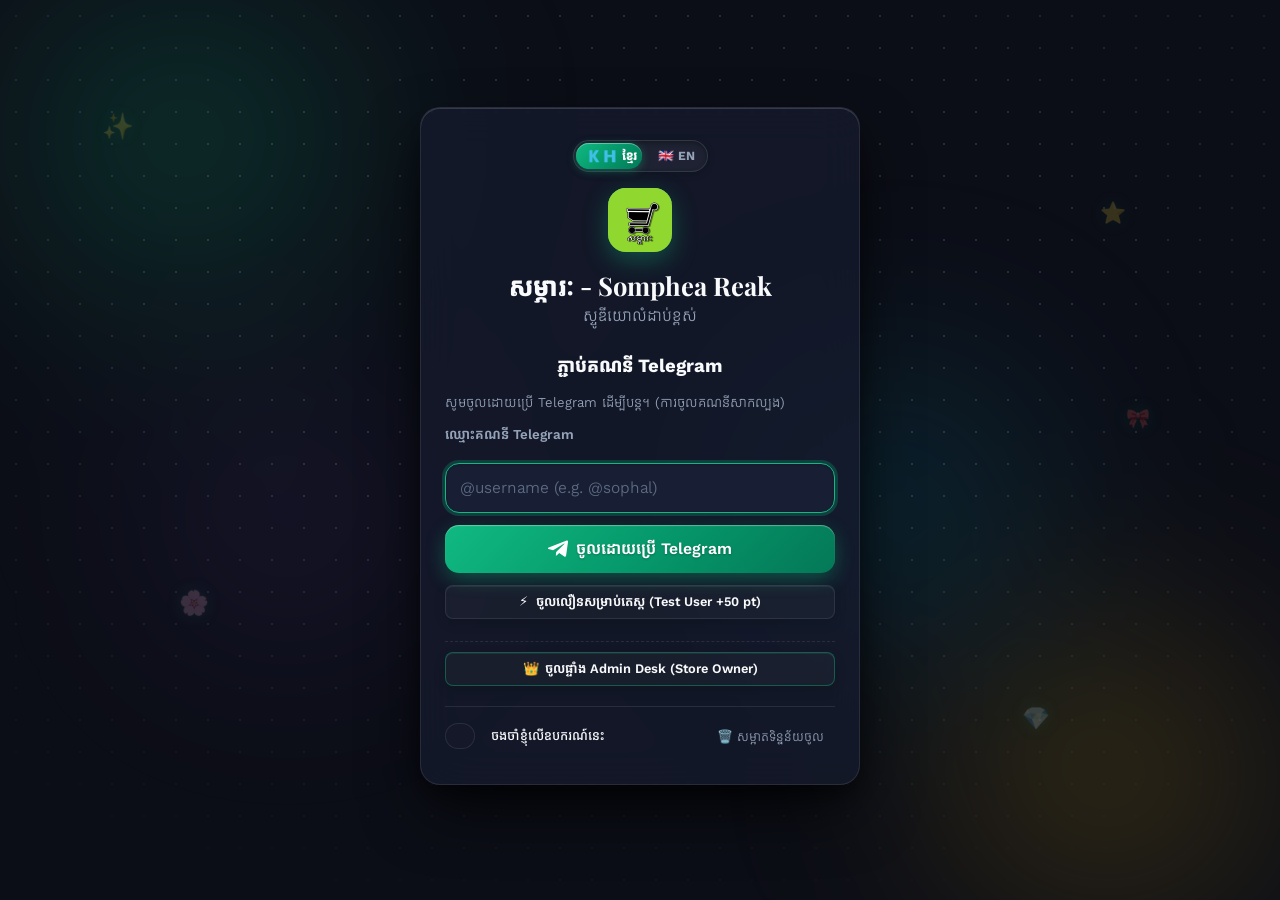
==== commit a2be46ce: "feat(security): implement data protection, .env configuration, security headers, rate limiting, lice" ====
--- a/costumer/index.html
+++ b/costumer/index.html
@@ -2,7 +2,7 @@
 <html lang="km" data-theme="dark">
 <head>
   <meta charset="UTF-8" />
-  <meta name="viewport" content="width=device-width, initial-scale=1.0" />
+  <meta name="viewport" content="width=device-width, initial-scale=1.0, viewport-fit=cover" />
   <title>Somphea Reak | Premium Studio</title>
   <link rel="preconnect" href="https://fonts.googleapis.com" />
   <link rel="preconnect" href="https://fonts.gstatic.com" crossorigin />
@@ -55,6 +55,11 @@
           <span id="tgLoginBtnText">Login with Telegram</span>
         </button>
         <button id="quickGuestBtn" class="btn ghost sm" type="button" style="width:100%">⚡ <span id="quickGuestBtnText">1-Click Fast Test Customer Login</span></button>
+        <div style="border-top:1px dashed var(--border);margin-top:10px;padding-top:10px">
+          <a href="admin.html" id="gateAdminDeskBtn" class="btn ghost sm" style="width:100%;border-color:rgba(16,185,129,0.4);color:#10b981;display:inline-flex;align-items:center;justify-content:center;gap:6px;font-weight:600">
+            👑 <span id="gateAdminDeskBtnText">ចូលផ្ទាំង Admin Desk (Store Owner)</span>
+          </a>
+        </div>
       </div>
 
       <div id="stepPhone" class="step hidden">
@@ -113,25 +118,43 @@
         </div>
       </a>
 
-      <!-- Right: Theme Switch + Cart Button (Circular with Badge) -->
+      <!-- Right: Desktop nav items + Language & Theme Switchers + Cart -->
       <div class="topbar-right">
-        <!-- Bilingual Switcher (visible on desktop/tablet) -->
-        <div class="lang-switch header-lang-switch" id="topLangSwitch" data-lang="km">
-          <button class="lang-btn active" id="langKmBtn" type="button" onclick="setLang('km')" title="ប្តូរទៅភាសាខ្មែរ">🇰🇭 ខ្មែរ</button>
-          <button class="lang-btn" id="langEnBtn" type="button" onclick="setLang('en')" title="Switch to English">🇬🇧 EN</button>
-          <span class="lang-slider"></span>
-        </div>
-
         <button class="pill points-pill header-points-pill" data-nav="rewards" id="navRewardsBtn" title="My points">⭐ <span id="ptCount">0</span> pt</button>
         <button class="topbar-circle-btn header-orders-btn" data-nav="orders" id="navOrdersBtn" title="My orders">📦</button>
 
-        <!-- Animated Theme Switch Button (Sun / Moon) -->
-        <button class="theme-switch" id="themeSwitch" type="button" aria-label="Toggle dark/light theme" title="Toggle dark/light mode">
-          <span class="switch-knob">
-            <span class="moon-icon">🌙</span>
-            <span class="sun-icon">☀️</span>
-          </span>
-        </button>
+        <!-- Switchers Group: KH/EN Language Switch right next to Dark/Light Mode Switch -->
+        <div class="header-controls-cluster">
+          <div class="lang-switch header-lang-switch" id="topLangSwitch" data-lang="km">
+            <button class="lang-btn active" id="langKmBtn" type="button" onclick="setLang('km')" title="ប្តូរទៅភាសាខ្មែរ">🇰🇭 <span class="lang-txt">ខ្មែរ</span></button>
+            <button class="lang-btn" id="langEnBtn" type="button" onclick="setLang('en')" title="Switch to English">🇬🇧 <span class="lang-txt">EN</span></button>
+            <span class="lang-slider"></span>
+          </div>
+
+          <!-- Animated Liquid Theme Switch Button (Sun / Moon) -->
+          <button class="theme-switch" id="themeSwitch" type="button" aria-label="Toggle dark/light theme" title="Toggle dark/light mode">
+            <span class="switch-knob">
+              <span class="moon-icon" aria-hidden="true">
+                <svg class="moon-svg" viewBox="0 0 24 24" width="14" height="14" fill="currentColor">
+                  <path d="M21 12.79A9 9 0 1 1 11.21 3 7 7 0 0 0 21 12.79z"/>
+                </svg>
+              </span>
+              <span class="sun-icon" aria-hidden="true">
+                <svg class="sun-svg" viewBox="0 0 24 24" width="15" height="15" fill="none" stroke="currentColor" stroke-width="2.3" stroke-linecap="round">
+                  <circle cx="12" cy="12" r="4.2" fill="currentColor"/>
+                  <line x1="12" y1="1.5" x2="12" y2="3.8"/>
+                  <line x1="12" y1="20.2" x2="12" y2="22.5"/>
+                  <line x1="4.5" y1="4.5" x2="6.2" y2="6.2"/>
+                  <line x1="17.8" y1="17.8" x2="19.5" y2="19.5"/>
+                  <line x1="1.5" y1="12" x2="3.8" y2="12"/>
+                  <line x1="20.2" y1="12" x2="22.5" y2="12"/>
+                  <line x1="4.5" y1="19.5" x2="6.2" y2="17.8"/>
+                  <line x1="17.8" y1="6.2" x2="19.5" y2="4.5"/>
+                </svg>
+              </span>
+            </span>
+          </button>
+        </div>
 
         <!-- Cart Button with Orange Badge -->
         <button class="topbar-circle-btn cart-circle-btn" data-nav="cart" id="navCartBtn" title="Shopping Cart" aria-label="Shopping Cart">
@@ -149,6 +172,9 @@
     <!-- Footer -->
     <footer class="muted small">
       <div id="footerCopy">© 2026 Somphea Reak Premium Studio · Cambodia Kingdom of Wonder</div>
+      <div style="margin-top:8px">
+        <a href="admin.html" class="muted small" style="text-decoration:underline;color:var(--accent);display:inline-flex;align-items:center;gap:4px">👑 Admin Desk Portal</a>
+      </div>
     </footer>
 
     <!-- Customer Mobile Bottom Navigation Bar (Floating Dock with Center Circular Logo) -->
--- a/costumer/styles.css
+++ b/costumer/styles.css
@@ -77,17 +77,31 @@
   text-shadow: none !important;
 }
 
+html {
+  overflow-x: hidden;
+  max-width: 100%;
+  width: 100%;
+  -webkit-text-size-adjust: 100%;
+  touch-action: manipulation;
+  height: 100%;
+}
+
 body {
-  font-family: 'Kantumruy Pro', system-ui, -apple-system, sans-serif;
+  font-family: 'Kantumruy Pro', system-ui, -apple-system, BlinkMacSystemFont, sans-serif;
   background-color: var(--bg);
   background-image: var(--bg-grad, none);
   background-attachment: fixed;
   color: var(--fg);
   min-height: 100vh;
+  min-height: 100dvh;
+  width: 100%;
+  max-width: 100%;
   transition: background 0.35s ease, color 0.35s ease;
   overflow-x: hidden;
   line-height: 1.5;
   -webkit-font-smoothing: antialiased;
+  padding-left: env(safe-area-inset-left, 0px);
+  padding-right: env(safe-area-inset-right, 0px);
 }
 
 .hidden { display: none !important; }
@@ -243,11 +257,15 @@
   background: #141829;
   color: var(--fg);
   font: inherit;
+  font-size: 16px; /* CRITICAL: Minimum 16px prevents iOS Safari auto-zoom on focus */
   outline: none;
   caret-color: var(--accent);
   box-shadow: inset 0 2px 4px rgba(0, 0, 0, 0.35), 0 1px 2px rgba(255, 255, 255, 0.05);
   transition: border-color 0.2s, box-shadow 0.2s, background 0.2s;
   box-sizing: border-box;
+  -webkit-appearance: none;
+  appearance: none;
+  -webkit-tap-highlight-color: transparent;
 }
 [data-theme="light"] input,
 [data-theme="light"] select,
@@ -509,56 +527,160 @@
 }
 
 /* ================================================================
-   ANIMATED DARK / LIGHT MODE SWITCH BUTTON
+   CIRCULAR THEME TRANSITION & LIQUID THEME SWITCH BUTTON
    ================================================================ */
+
+/* View Transitions circular clip reveal */
+::view-transition-old(root),
+::view-transition-new(root) {
+  animation: none;
+  mix-blend-mode: normal;
+}
+::view-transition-old(root) {
+  z-index: 1;
+}
+::view-transition-new(root) {
+  z-index: 999999;
+}
+
+/* Fallback Theme Wave Circle Overlay */
+.theme-wave-circle {
+  position: fixed;
+  inset: 0;
+  pointer-events: none;
+  z-index: 999998;
+  display: none;
+  will-change: clip-path, opacity;
+}
+
+/* Header Cluster for Language + Theme Switcher */
+.header-controls-cluster {
+  display: inline-flex;
+  align-items: center;
+  gap: 8px;
+  flex-shrink: 0;
+}
+
+/* Liquid Theme Switch Button */
 .theme-switch {
   position: relative;
   width: 58px;
   height: 30px;
   border-radius: 99px;
   border: 1px solid var(--border);
-  background: #1e1b4b;
-  cursor: pointer;
-  padding: 2px;
-  display: flex;
+  background: #141726;
+  cursor: pointer;
+  padding: 3px;
+  display: inline-flex;
   align-items: center;
   outline: none;
   overflow: hidden;
-  box-shadow: inset 0 2px 6px rgba(0, 0, 0, 0.45), 0 2px 8px rgba(0, 0, 0, 0.2);
-  transition: background 0.4s ease, border-color 0.3s ease, box-shadow 0.3s ease;
+  box-shadow: inset 0 2px 6px rgba(0, 0, 0, 0.55), 0 2px 8px rgba(0, 0, 0, 0.25);
+  transition: background 0.45s cubic-bezier(0.4, 0, 0.2, 1),
+              border-color 0.3s ease,
+              box-shadow 0.35s ease;
+  -webkit-tap-highlight-color: transparent;
+  flex-shrink: 0;
+}
+.theme-switch::before {
+  content: '';
+  position: absolute;
+  inset: 0;
+  border-radius: 99px;
+  background: radial-gradient(circle at 75% 50%, rgba(99, 102, 241, 0.3), transparent 70%);
+  opacity: 1;
+  transition: opacity 0.4s ease;
+  pointer-events: none;
 }
 .theme-switch:hover {
   border-color: #10b981;
   box-shadow: inset 0 2px 6px rgba(0, 0, 0, 0.4), 0 0 14px rgba(16, 185, 129, 0.35);
 }
 [data-theme="light"] .theme-switch {
-  background: linear-gradient(135deg, #38bdf8, #818cf8);
+  background: linear-gradient(135deg, #38bdf8 0%, #60a5fa 55%, #f59e0b 100%);
   border-color: rgba(0, 0, 0, 0.12);
-  box-shadow: inset 0 2px 6px rgba(0, 0, 0, 0.15), 0 2px 8px rgba(56, 189, 248, 0.35);
+  box-shadow: inset 0 2px 5px rgba(0, 0, 0, 0.15), 0 2px 10px rgba(245, 158, 11, 0.3);
+}
+[data-theme="light"] .theme-switch::before {
+  background: radial-gradient(circle at 25% 50%, rgba(254, 240, 138, 0.6), transparent 70%);
 }
 
 .switch-knob {
+  position: relative;
+  z-index: 2;
   width: 24px;
   height: 24px;
   border-radius: 50%;
   background: #ffffff;
-  box-shadow: 0 2px 6px rgba(0, 0, 0, 0.4);
+  box-shadow: 0 2px 8px rgba(0, 0, 0, 0.45);
   display: flex;
   align-items: center;
   justify-content: center;
-  font-size: 0.85rem;
-  transform: translateX(28px) rotate(0deg);
-  transition: transform 0.45s cubic-bezier(0.34, 1.56, 0.64, 1), background 0.3s ease;
-}
+  transform: translateX(28px);
+  transition: transform 0.48s cubic-bezier(0.34, 1.56, 0.64, 1),
+              background 0.35s ease,
+              box-shadow 0.35s ease,
+              width 0.22s ease;
+}
+
+/* Liquid morph / jelly stretch effect on click/touch */
+.theme-switch:active .switch-knob {
+  width: 29px;
+  border-radius: 99px;
+}
+
 [data-theme="light"] .switch-knob {
-  transform: translateX(2px) rotate(360deg);
+  transform: translateX(1px);
   background: #fffbeb;
-  box-shadow: 0 2px 8px rgba(245, 158, 11, 0.45);
-}
-.theme-switch .sun-icon { display: none; }
-.theme-switch .moon-icon { display: inline-block; }
-[data-theme="light"] .theme-switch .sun-icon { display: inline-block; }
-[data-theme="light"] .theme-switch .moon-icon { display: none; }
+  box-shadow: 0 2px 10px rgba(245, 158, 11, 0.5), inset 0 1px 1px #ffffff;
+}
+
+/* Simple Clean SVGs inside Knob */
+.switch-knob .sun-icon,
+.switch-knob .moon-icon {
+  display: flex;
+  align-items: center;
+  justify-content: center;
+  line-height: 1;
+}
+
+.theme-switch .sun-icon {
+  display: none;
+  opacity: 0;
+  transform: scale(0.3) rotate(-120deg);
+  color: #d97706;
+}
+.theme-switch .moon-icon {
+  display: flex;
+  opacity: 1;
+  transform: scale(1) rotate(0deg);
+  color: #4f46e5;
+  animation: moonLiquidPop 0.48s cubic-bezier(0.34, 1.56, 0.64, 1);
+}
+
+[data-theme="light"] .theme-switch .sun-icon {
+  display: flex;
+  opacity: 1;
+  transform: scale(1) rotate(0deg);
+  animation: sunLiquidPop 0.48s cubic-bezier(0.34, 1.56, 0.64, 1);
+}
+[data-theme="light"] .theme-switch .moon-icon {
+  display: none;
+  opacity: 0;
+  transform: scale(0.3) rotate(120deg);
+}
+
+@keyframes sunLiquidPop {
+  0% { transform: scale(0.25) rotate(-130deg); opacity: 0; }
+  65% { transform: scale(1.22) rotate(18deg); opacity: 1; }
+  100% { transform: scale(1) rotate(0deg); opacity: 1; }
+}
+
+@keyframes moonLiquidPop {
+  0% { transform: scale(0.25) rotate(130deg); opacity: 0; }
+  65% { transform: scale(1.22) rotate(-18deg); opacity: 1; }
+  100% { transform: scale(1) rotate(0deg); opacity: 1; }
+}
 
 /* ================================================================
    ANIMATED KHMER & ENGLISH LANGUAGE SWITCHER
@@ -620,8 +742,23 @@
 /* ================================================================
    Login Gates
    ================================================================ */
-.gate { min-height: 100vh; display: grid; place-items: center; padding: 20px; }
-.gate-card { width: 100%; max-width: 440px; padding: 36px 32px; text-align: center; }
+.gate {
+  min-height: 100vh;
+  min-height: 100dvh;
+  display: flex;
+  align-items: center;
+  justify-content: center;
+  padding: calc(16px + env(safe-area-inset-top, 0px)) calc(16px + env(safe-area-inset-right, 0px)) calc(24px + env(safe-area-inset-bottom, 0px)) calc(16px + env(safe-area-inset-left, 0px));
+  box-sizing: border-box;
+}
+.gate-card {
+  width: 100%;
+  max-width: 440px;
+  padding: 32px 24px;
+  text-align: center;
+  box-sizing: border-box;
+  margin: auto;
+}
 .gate-card h1 { font-size: 1.6rem; margin-top: 14px; }
 .step { margin-top: 24px; text-align: left; display: flex; flex-direction: column; gap: 12px; }
 .step h3 { text-align: center; }
@@ -704,9 +841,10 @@
    ================================================================ */
 .topbar {
   position: sticky;
-  top: 8px;
-  margin: 8px auto 10px;
+  top: calc(8px + env(safe-area-inset-top, 0px));
+  margin: 6px auto 10px;
   max-width: 1150px;
+  width: calc(100% - 16px);
   display: flex;
   justify-content: space-between;
   align-items: center;
@@ -1407,12 +1545,57 @@
 }
 .shop-search-box {
   min-width: 180px;
-  max-width: 280px;
-}
-.shop-search-box input {
-  padding: 8px 14px;
-  font-size: 0.85rem;
+  max-width: 320px;
+  width: 100%;
+}
+.search-input-wrap {
+  position: relative;
+  width: 100%;
+  display: flex;
+  align-items: center;
+}
+.search-input-wrap .search-icon {
+  position: absolute;
+  left: 14px;
+  pointer-events: none;
+  font-size: 0.92rem;
+  opacity: 0.65;
+}
+.search-input-wrap input {
+  width: 100%;
+  padding: 10px 38px 10px 38px !important;
+  font-size: 0.9rem;
   border-radius: 99px;
+  border: 1px solid var(--border);
+  background: rgba(20, 24, 41, 0.95);
+  box-sizing: border-box;
+}
+[data-theme="light"] .search-input-wrap input {
+  background: #ffffff;
+}
+.search-clear-btn {
+  position: absolute;
+  right: 12px;
+  background: transparent;
+  border: none;
+  color: var(--muted);
+  font-size: 1.05rem;
+  cursor: pointer;
+  padding: 4px;
+  display: grid;
+  place-items: center;
+  transition: color 0.15s;
+  -webkit-tap-highlight-color: transparent;
+}
+.search-clear-btn:hover {
+  color: var(--fg);
+}
+.order-search-box {
+  margin-bottom: 12px;
+  display: flex;
+  gap: 8px;
+  align-items: center;
+  width: 100%;
 }
 .category-pills-bar {
   display: flex;
@@ -1927,22 +2110,27 @@
   inset: 0;
   background: rgba(0, 0, 0, 0.65);
   backdrop-filter: blur(10px);
-  display: grid;
-  place-items: center;
-  z-index: 80;
-  padding: 20px;
+  -webkit-backdrop-filter: blur(10px);
+  display: flex;
+  align-items: center;
+  justify-content: center;
+  z-index: 100;
+  padding: calc(14px + env(safe-area-inset-top, 0px)) calc(12px + env(safe-area-inset-right, 0px)) calc(18px + env(safe-area-inset-bottom, 0px)) calc(12px + env(safe-area-inset-left, 0px));
+  box-sizing: border-box;
 }
 .modal-card {
-  padding: 30px;
+  padding: 30px 24px;
   max-width: 520px;
   width: 100%;
   text-align: center;
-  max-height: 92vh;
+  max-height: calc(100dvh - 36px - env(safe-area-inset-top, 0px) - env(safe-area-inset-bottom, 0px));
   overflow-y: auto;
+  -webkit-overflow-scrolling: touch;
   position: relative;
   box-shadow: var(--shadow-modal) !important;
   animation: modalSpring 0.28s cubic-bezier(0.34, 1.56, 0.64, 1);
   will-change: transform, opacity;
+  box-sizing: border-box;
 }
 @keyframes modalSpring {
   0% { transform: scale(0.9) translateY(16px); opacity: 0; }
@@ -1997,10 +2185,14 @@
   font-size: 0.85rem;
   background: rgba(255, 255, 255, 0.04);
   border: 1px solid var(--border);
-  padding: 18px;
+  padding: 16px 14px;
   border-radius: var(--radius-md);
   line-height: 1.6;
   box-shadow: inset 0 2px 8px rgba(0, 0, 0, 0.25);
+  word-break: break-word;
+  overflow-x: auto;
+  max-width: 100%;
+  box-sizing: border-box;
 }
 [data-theme="light"] .receipt { background: #e2e8f0; color: #0f172a; }
 
@@ -2013,9 +2205,9 @@
 .floating-dock {
   display: flex;
   position: fixed;
-  bottom: 16px;
-  left: 16px;
-  right: 16px;
+  bottom: calc(14px + env(safe-area-inset-bottom, 0px));
+  left: 12px;
+  right: 12px;
   margin: 0 auto;
   max-width: 440px;
   height: 64px;
@@ -2392,16 +2584,24 @@
 
 /* Mobile Devices & Small Tablets (<= 768px) */
 @media (max-width: 768px) {
-  /* Customer Storefront Mobile Ergonomics */
+  /* Prevent iOS Safari auto-zoom on form focus */
+  input, select, textarea {
+    font-size: 16px !important;
+  }
+
+  /* Customer Storefront Mobile Ergonomics & Safe Areas */
   #app main#view {
-    padding-bottom: 96px !important; /* Prevent bottom navigation bar from overlapping content */
+    padding-bottom: calc(105px + env(safe-area-inset-bottom, 0px)) !important;
+    padding-left: 12px;
+    padding-right: 12px;
   }
 
   .mobile-bottom-nav,
   .floating-dock {
-    bottom: 12px;
-    left: 12px;
-    right: 12px;
+    bottom: calc(12px + env(safe-area-inset-bottom, 0px));
+    left: 10px;
+    right: 10px;
+    height: 60px;
   }
   .mobile-nav-btn {
     flex: 1;
@@ -2414,7 +2614,7 @@
     border: none;
     color: var(--muted);
     font: inherit;
-    padding: 6px 0;
+    padding: 4px 0;
     cursor: pointer;
     transition: color 0.15s, transform 0.15s;
     -webkit-tap-highlight-color: transparent;
@@ -2427,7 +2627,7 @@
     font-weight: 700;
   }
   .mb-nav-icon {
-    font-size: 1.3rem;
+    font-size: 1.25rem;
     line-height: 1;
   }
   .mb-nav-text {
@@ -2436,9 +2636,11 @@
     line-height: 1.1;
   }
 
-  /* Admin Panel Mobile Ergonomics */
+  /* Admin Panel Mobile Ergonomics & Safe Areas */
   #admin #view {
-    padding-bottom: 84px !important;
+    padding-bottom: calc(85px + env(safe-area-inset-bottom, 0px)) !important;
+    padding-left: 10px;
+    padding-right: 10px;
   }
   .admin-mobile-nav {
     display: flex;
@@ -2446,7 +2648,8 @@
     bottom: 0;
     left: 0;
     right: 0;
-    height: 60px;
+    min-height: 60px;
+    height: calc(60px + env(safe-area-inset-bottom, 0px));
     background: rgba(15, 23, 42, 0.94);
     backdrop-filter: blur(20px);
     -webkit-backdrop-filter: blur(20px);
@@ -2456,6 +2659,7 @@
     align-items: center;
     padding-bottom: env(safe-area-inset-bottom, 0px);
     box-shadow: 0 -4px 20px rgba(0, 0, 0, 0.4);
+    box-sizing: border-box;
   }
   [data-theme="light"] .admin-mobile-nav {
     background: rgba(255, 255, 255, 0.96);
@@ -2486,7 +2690,7 @@
     font-weight: 700;
   }
   .amb-icon {
-    font-size: 1.3rem;
+    font-size: 1.25rem;
     line-height: 1;
   }
   .amb-label {
@@ -2501,7 +2705,7 @@
   }
   .admin-wrap {
     grid-template-columns: 1fr !important;
-    padding: 10px 8px !important;
+    padding: 8px 6px !important;
     gap: 12px;
   }
 
@@ -2550,73 +2754,179 @@
     font-size: 1.15rem;
   }
 
-  /* Streamline Topbar on Mobile Devices - Keep Profile, Brand, Theme, Cart (Matching Pic 2) */
-  .header-lang-switch,
+  /* Streamline Topbar on Mobile Devices - Keep Profile, Brand, Compact Lang Switch, Theme Switch, Cart */
   .header-points-pill,
   .header-orders-btn {
     display: none !important;
   }
+  .header-controls-cluster {
+    display: inline-flex !important;
+    align-items: center;
+    gap: 5px;
+    flex-shrink: 0;
+  }
+  .header-lang-switch {
+    display: inline-flex !important;
+    height: 28px;
+    padding: 2px;
+    flex-shrink: 0;
+  }
+  .header-lang-switch .lang-txt {
+    display: none; /* Show compact flags only (🇰🇭 | 🇬🇧) to keep topbar single-row on phones */
+  }
+  .header-lang-switch .lang-btn {
+    font-size: 0.76rem;
+    padding: 2px 6px;
+  }
+  .theme-switch {
+    width: 44px;
+    height: 24px;
+  }
+  .switch-knob {
+    width: 18px;
+    height: 18px;
+    transform: translateX(20px);
+  }
+  [data-theme="light"] .switch-knob {
+    transform: translateX(2px);
+  }
+
+  /* Admin Header Streamlining on Phone */
+  #admin .topbar {
+    width: calc(100% - 10px);
+    margin: 4px auto 8px;
+    padding: 6px 10px;
+    gap: 6px;
+    border-radius: 22px;
+  }
+  #admin .topbar .brand {
+    min-width: 0;
+    flex-shrink: 1;
+    gap: 6px;
+  }
+  #admin .topbar .brand span:nth-child(2) {
+    font-size: 0.88rem;
+    white-space: nowrap;
+  }
+  #backendBadge {
+    font-size: 0.65rem !important;
+    padding: 2px 6px !important;
+  }
+  #admin .topbar .actions {
+    gap: 4px;
+    flex-shrink: 0;
+  }
+  #admin .topbar .actions .icon-btn {
+    width: 36px;
+    height: 36px;
+    min-width: 36px;
+    font-size: 1rem;
+  }
   #admin .topbar .actions button.btn.sm {
     display: none;
   }
 
+  /* Full-width Search Input on Mobile */
+  .shop-search-box {
+    min-width: 0 !important;
+    width: 100% !important;
+    max-width: 100% !important;
+    margin-top: 8px;
+  }
+
   /* Other Mobile Adjustments */
-  .two { grid-template-columns: 1fr; gap: 16px; }
-  .hero { padding: 28px 14px; }
-  .hero h1 { font-size: 1.9rem; }
+  .two { grid-template-columns: 1fr; gap: 16px; width: 100%; }
+  .hero { padding: 24px 14px; border-radius: 18px; }
+  .hero h1 { font-size: 1.85rem; }
   .form-grid { grid-template-columns: 1fr; }
   .phone-row { flex-wrap: nowrap; }
+  .panel { padding: 18px 14px; border-radius: 18px; }
 }
 
 /* Small Phones / iPhones (<= 480px) */
 @media (max-width: 480px) {
   body { font-size: 0.92rem; }
   .topbar {
+    width: calc(100% - 10px);
     margin: 4px auto 8px;
-    padding: 6px 8px;
+    padding: 5px 8px;
     border-radius: 24px;
-    gap: 6px;
+    gap: 5px;
+    box-sizing: border-box;
+  }
+  .topbar-left, .topbar-right {
+    gap: 4px;
+    flex-shrink: 0;
   }
   .topbar-circle-btn {
-    width: 38px;
-    height: 38px;
-    min-width: 38px;
+    width: 36px;
+    height: 36px;
+    min-width: 36px;
   }
   .topbar-brand-pill {
-    padding: 3px 10px 3px 4px;
-    gap: 6px;
+    padding: 3px 8px 3px 4px;
+    gap: 5px;
+    min-width: 0;
+    flex-shrink: 1;
+    overflow: hidden;
   }
   .topbar-logo-box {
-    width: 34px;
-    height: 34px;
-    min-width: 34px;
+    width: 30px;
+    height: 30px;
+    min-width: 30px;
+  }
+  .topbar-brand-texts {
+    min-width: 0;
+    overflow: hidden;
   }
   .topbar-brand-title {
-    font-size: 0.82rem;
+    font-size: 0.78rem;
+    white-space: nowrap;
+    overflow: hidden;
+    text-overflow: ellipsis;
   }
   .topbar-brand-sub {
-    font-size: 0.58rem;
+    font-size: 0.52rem;
+  }
+  .header-controls-cluster {
+    gap: 3px;
+  }
+  .header-lang-switch {
+    height: 25px;
+    padding: 1px 2px;
+  }
+  .header-lang-switch .lang-btn {
+    font-size: 0.68rem;
+    padding: 2px 4px;
   }
   .theme-switch {
-    width: 46px;
+    width: 42px;
     height: 24px;
+    padding: 2px;
   }
   .switch-knob {
     width: 18px;
     height: 18px;
     font-size: 0.7rem;
-    transform: translateX(23px);
+    transform: translateX(18px);
   }
   [data-theme="light"] .switch-knob {
-    transform: translateX(2px) rotate(360deg);
-  }
-  .lang-switch { height: 26px; padding: 2px; }
-  .lang-btn { font-size: 0.68rem; padding: 2px 6px; }
+    transform: translateX(1px);
+  }
+  .switch-knob svg {
+    width: 12px;
+    height: 12px;
+  }
   
-  .gate-card { padding: 24px 16px; border-radius: 16px; }
+  .gate-card { padding: 24px 16px; border-radius: 18px; }
   .login-meta-box { flex-direction: column; align-items: flex-start; gap: 8px; }
-  .modal { padding: 10px; }
-  .modal-card { padding: 20px 14px; border-radius: 16px; max-height: 92vh; width: 100%; }
+  .modal { padding: calc(10px + env(safe-area-inset-top, 0px)) 10px calc(14px + env(safe-area-inset-bottom, 0px)) 10px; }
+  .modal-card {
+    padding: 20px 14px;
+    border-radius: 18px;
+    max-height: calc(100dvh - 36px - env(safe-area-inset-top, 0px) - env(safe-area-inset-bottom, 0px));
+    width: 100%;
+  }
   
   .bracelet-preview {
     display: flex;
@@ -2636,30 +2946,204 @@
   .stats { grid-template-columns: repeat(2, 1fr); gap: 8px; }
   .stat { padding: 12px 10px; }
   .stat b { font-size: 1.25rem; }
-}
-
-/* Extra-Narrow Phones (<= 360px): Maintain Taobao 2-Column with Compact Padding */
-@media (max-width: 360px) {
+
+  .receipt {
+    font-size: 0.74rem;
+    padding: 10px 8px;
+    line-height: 1.5;
+  }
+}
+
+/* Extra-Narrow Phones (<= 380px): Maintain Single-Row Header without Overflow */
+@media (max-width: 380px) {
+  .topbar {
+    width: calc(100% - 6px);
+    padding: 4px 5px;
+    gap: 4px;
+  }
+  .topbar-circle-btn {
+    width: 32px;
+    height: 32px;
+    min-width: 32px;
+  }
+  .topbar-logo-box {
+    width: 26px;
+    height: 26px;
+    min-width: 26px;
+  }
+  .topbar-brand-sub {
+    display: none !important;
+  }
+  .topbar-brand-title {
+    font-size: 0.7rem;
+    max-width: 80px;
+  }
+  .header-controls-cluster {
+    gap: 3px;
+  }
+  .header-lang-switch .lang-txt {
+    display: none; /* Show flag only on tiny 320px screens: 🇰🇭 | 🇬🇧 */
+  }
+  .header-lang-switch .lang-btn {
+    padding: 2px 4px;
+    font-size: 0.72rem;
+  }
   .products {
-    grid-template-columns: repeat(2, 1fr) !important;
+    grid-template-columns: repeat(2, minmax(0, 1fr)) !important;
     gap: 6px !important;
   }
   .tb-body {
     padding: 6px 6px 8px;
   }
   .tb-title {
-    font-size: 0.78rem;
+    font-size: 0.76rem;
   }
   .tb-int {
-    font-size: 1.1rem;
+    font-size: 1.05rem;
   }
   .tb-cart-btn {
     width: 26px;
     height: 26px;
-    font-size: 1rem;
+    font-size: 0.95rem;
   }
   .stats { grid-template-columns: 1fr; }
   .actions { gap: 2px; }
+}
+
+/* Cart Voucher Integration & Action Buttons */
+.cart-buttons-row {
+  display: flex;
+  gap: 10px;
+  align-items: center;
+  margin-top: 14px;
+}
+.cart-voucher-btn {
+  flex: 1;
+  display: inline-flex;
+  align-items: center;
+  justify-content: center;
+  gap: 6px;
+  padding: 10px 14px;
+  font-size: 0.88rem;
+  font-weight: 600;
+  border-radius: var(--radius-sm);
+  border: 1px solid rgba(16, 185, 129, 0.35);
+  background: rgba(16, 185, 129, 0.08);
+  color: var(--ok);
+  transition: all 0.2s ease;
+  white-space: nowrap;
+  overflow: hidden;
+  text-overflow: ellipsis;
+  cursor: pointer;
+}
+.cart-voucher-btn:hover {
+  background: rgba(16, 185, 129, 0.18);
+  border-color: var(--ok);
+  transform: translateY(-1px);
+}
+.cart-checkout-btn {
+  flex: 1.2;
+}
+@media (max-width: 520px) {
+  .cart-buttons-row {
+    flex-direction: column;
+    gap: 8px;
+  }
+  .cart-voucher-btn,
+  .cart-checkout-btn {
+    width: 100%;
+  }
+}
+.btn-clear-voucher {
+  border: none;
+  background: rgba(239, 68, 68, 0.15);
+  color: var(--err);
+  border-radius: 50%;
+  width: 20px;
+  height: 20px;
+  display: inline-grid;
+  place-items: center;
+  font-size: 0.72rem;
+  font-weight: 700;
+  cursor: pointer;
+  transition: all 0.15s ease;
+  line-height: 1;
+}
+.btn-clear-voucher:hover {
+  background: var(--err);
+  color: #ffffff;
+}
+
+/* Account Page Custom Actions: Voucher & Telegram Customer Service */
+.account-actions-box {
+  display: flex;
+  flex-direction: column;
+  gap: 12px;
+  margin-top: 20px;
+}
+.account-primary-actions {
+  display: flex;
+  gap: 10px;
+  justify-content: center;
+  flex-wrap: wrap;
+}
+.account-voucher-btn {
+  flex: 1;
+  min-width: 180px;
+  display: inline-flex;
+  align-items: center;
+  justify-content: center;
+  gap: 8px;
+  padding: 12px 18px;
+  font-size: 0.94rem;
+  font-weight: 700;
+  border-radius: var(--radius-md);
+  box-shadow: var(--btn-green-shadow);
+  cursor: pointer;
+}
+.account-voucher-btn:hover {
+  transform: translateY(-2px);
+  box-shadow: var(--btn-green-shadow-hover);
+}
+.account-cs-btn {
+  flex: 1;
+  min-width: 180px;
+  display: inline-flex;
+  align-items: center;
+  justify-content: center;
+  gap: 8px;
+  padding: 12px 18px;
+  font-size: 0.94rem;
+  font-weight: 700;
+  border-radius: var(--radius-md);
+  background: linear-gradient(135deg, #0088cc 0%, #006699 100%);
+  color: #ffffff !important;
+  text-decoration: none;
+  box-shadow: 0 4px 14px rgba(0, 136, 204, 0.35);
+  transition: transform 0.15s, box-shadow 0.15s;
+  cursor: pointer;
+}
+.account-cs-btn:hover {
+  transform: translateY(-2px);
+  box-shadow: 0 8px 24px rgba(0, 136, 204, 0.5);
+  color: #ffffff;
+}
+.account-secondary-actions {
+  display: flex;
+  gap: 8px;
+  justify-content: center;
+  flex-wrap: wrap;
+  margin-top: 6px;
+}
+@media (max-width: 480px) {
+  .account-primary-actions {
+    flex-direction: column;
+  }
+  .account-voucher-btn,
+  .account-cs-btn {
+    width: 100%;
+    min-width: 0;
+  }
 }
 
 /* Print Receipt */
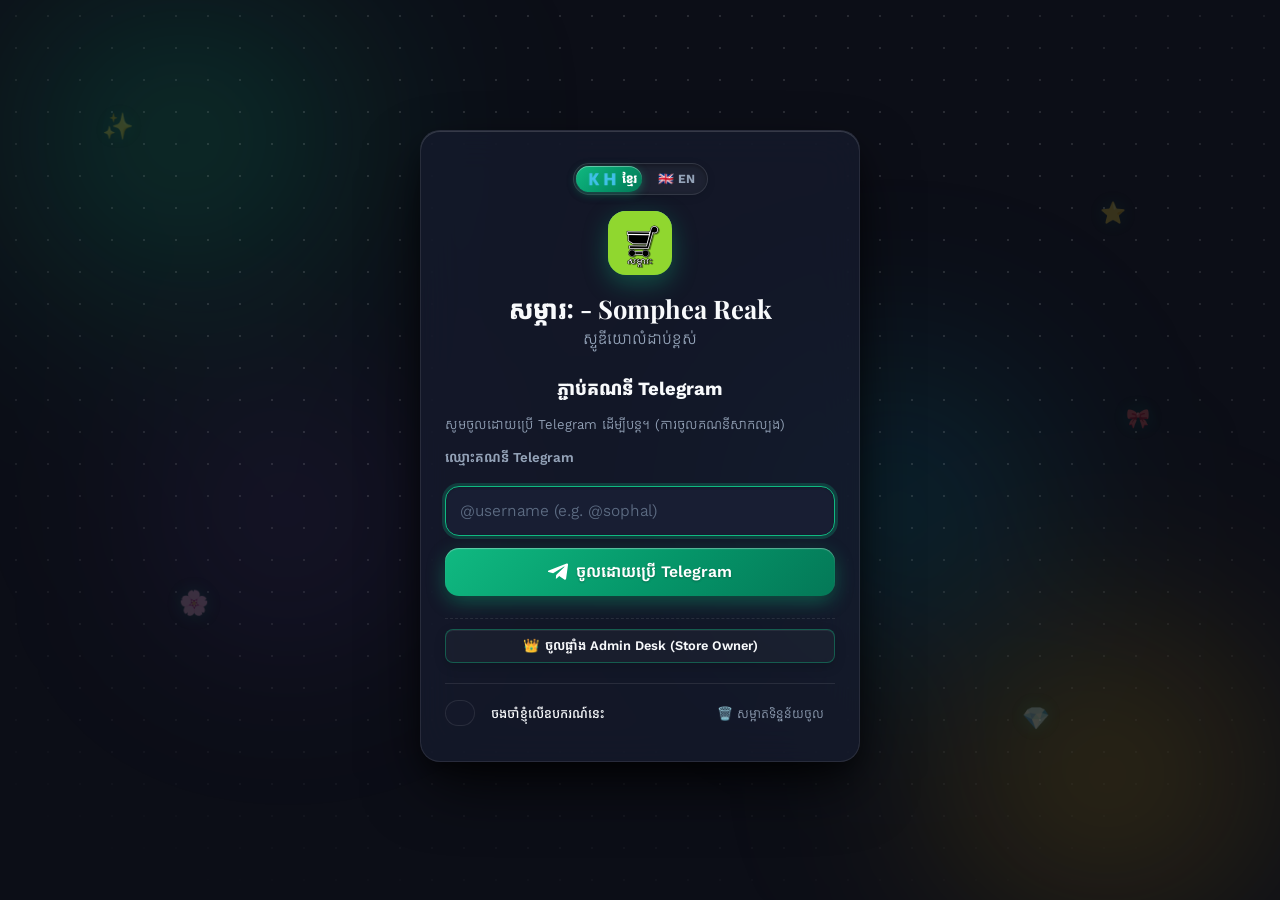
==== commit c337db2a: "Remove 1-Click Quick Enter button for Admin Desk and clear old data" ====
--- a/costumer/index.html
+++ b/costumer/index.html
@@ -47,14 +47,13 @@
 
       <div id="stepTelegram" class="step">
         <h3 class="kh" id="gateStep1Title">ភ្ជាប់គណនី Telegram</h3>
-        <p class="muted small" id="gateStep1Desc">Please sign in with Telegram to continue. (Simulated test login)</p>
+        <p class="muted small" id="gateStep1Desc">Please sign in with Telegram to continue. </p>
         <label for="tgUser" id="gateUserLabel">Telegram username</label>
         <input id="tgUser" placeholder="@username (e.g. @sophal)" autofocus />
         <button id="tgLoginBtn" class="btn tg">
           <svg viewBox="0 0 24 24" width="20" height="20" fill="currentColor"><path d="M9.8 15.6 9.4 20c.6 0 .9-.3 1.2-.6l2.9-2.7 6 4.4c1.1.6 1.9.3 2.2-1L24 3.6c.4-1.6-.6-2.2-1.6-1.8L.9 10.1c-1.5.6-1.5 1.4-.3 1.8l5.5 1.7L18.9 5.7c.6-.4 1.1-.2.7.2"/></svg>
           <span id="tgLoginBtnText">Login with Telegram</span>
         </button>
-        <button id="quickGuestBtn" class="btn ghost sm" type="button" style="width:100%">⚡ <span id="quickGuestBtnText">1-Click Fast Test Customer Login</span></button>
         <div style="border-top:1px dashed var(--border);margin-top:10px;padding-top:10px">
           <a href="admin.html" id="gateAdminDeskBtn" class="btn ghost sm" style="width:100%;border-color:rgba(16,185,129,0.4);color:#10b981;display:inline-flex;align-items:center;justify-content:center;gap:6px;font-weight:600">
             👑 <span id="gateAdminDeskBtnText">ចូលផ្ទាំង Admin Desk (Store Owner)</span>
--- a/costumer/styles.css
+++ b/costumer/styles.css
@@ -616,7 +616,7 @@
   display: flex;
   align-items: center;
   justify-content: center;
-  transform: translateX(28px);
+  transform: translateX(26px);
   transition: transform 0.48s cubic-bezier(0.34, 1.56, 0.64, 1),
               background 0.35s ease,
               box-shadow 0.35s ease,
@@ -630,7 +630,7 @@
 }
 
 [data-theme="light"] .switch-knob {
-  transform: translateX(1px);
+  transform: translateX(0px);
   background: #fffbeb;
   box-shadow: 0 2px 10px rgba(245, 158, 11, 0.5), inset 0 1px 1px #ffffff;
 }
@@ -2159,7 +2159,6 @@
 }
 .switch-knob .sun-icon,
 .switch-knob .moon-icon {
-  display: inline-block;
   transition: transform 0.35s cubic-bezier(0.34, 1.56, 0.64, 1);
 }
 [data-theme="light"] .theme-switch .sun-icon {
@@ -2785,10 +2784,10 @@
   .switch-knob {
     width: 18px;
     height: 18px;
-    transform: translateX(20px);
+    transform: translateX(18px);
   }
   [data-theme="light"] .switch-knob {
-    transform: translateX(2px);
+    transform: translateX(0px);
   }
 
   /* Admin Header Streamlining on Phone */
@@ -2911,7 +2910,7 @@
     transform: translateX(18px);
   }
   [data-theme="light"] .switch-knob {
-    transform: translateX(1px);
+    transform: translateX(0px);
   }
   .switch-knob svg {
     width: 12px;
